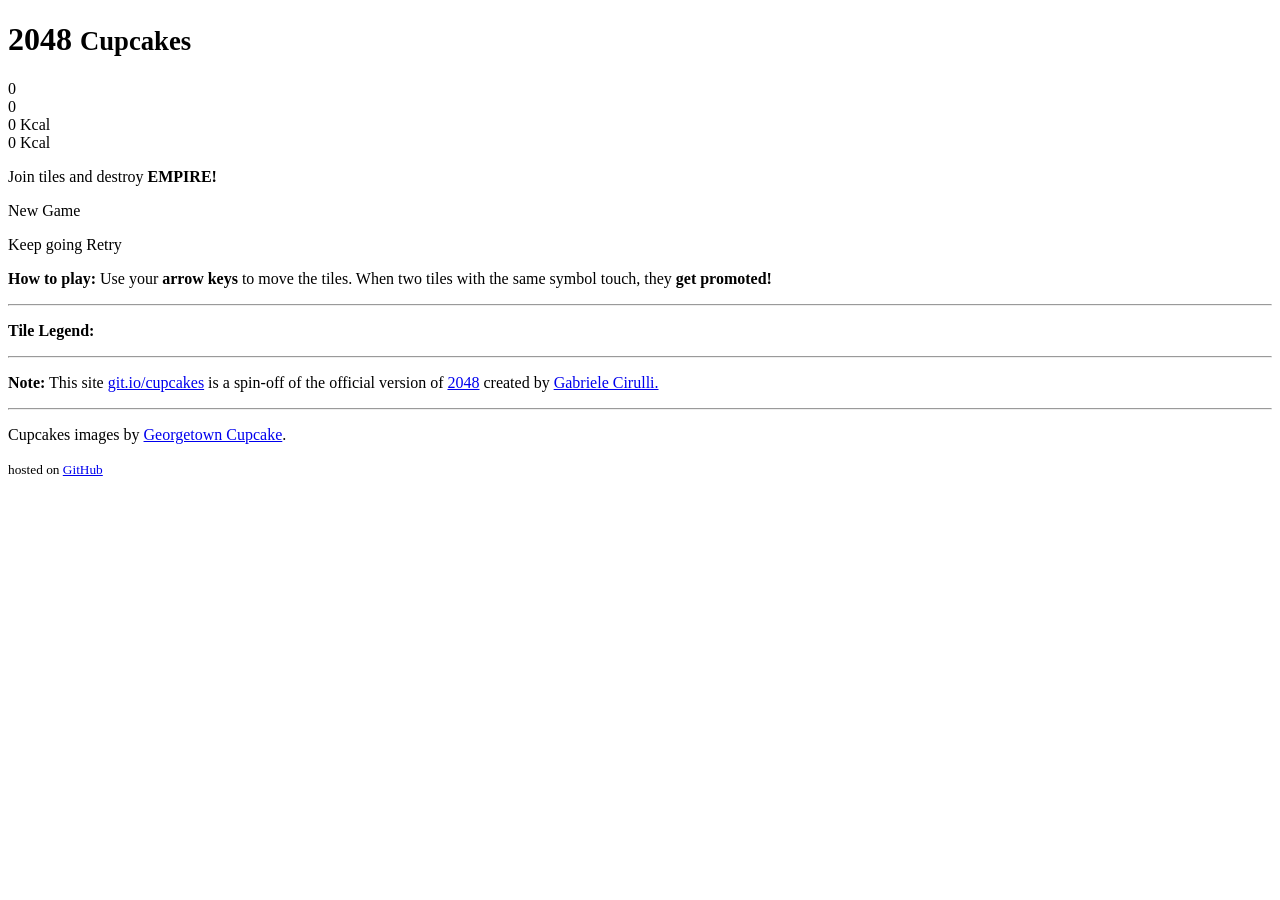
==== index.html @ e038ff8b "添加多语言，添加ga" ====
<!DOCTYPE html>
<html>

<head>
  <meta charset="utf-8">
  <title>2048 CUPCAKES</title>

  <link href="style/main.css" rel="stylesheet" type="text/css">
  <link rel="shortcut icon" href="favicon.ico">
  <link rel="apple-touch-icon" href="meta/apple-touch-icon.png">
  <meta name="apple-mobile-web-app-capable" content="yes">
  <meta name="apple-mobile-web-app-status-bar-style" content="black">

  <meta name="HandheldFriendly" content="True">
  <meta name="MobileOptimized" content="320">
  <meta name="viewport"
    content="width=device-width, target-densitydpi=160dpi, initial-scale=1.0, maximum-scale=1, user-scalable=no, minimal-ui">
  <meta name="format-detection" content="telephone=no" />
</head>

<body>
  <div class="container">
    <div class="heading">
      <div class="title-container">
        <h1 class="title">2048 <small>Cupcakes</small></h1>
      </div>
      <div class="scores-container">
        <div class="score-points">0</div>
        <div class="best-points">0</div>
      </div>
      <div class="scores-container">
        <div class="score-container">0 Kcal</div>
        <div class="best-container">0 Kcal</div>
      </div>
    </div>

    <div class="above-game">
      <p class="game-intro">Join tiles and destroy <strong>EMPIRE!</strong></p>
      <a class="restart-button">New Game</a>
    </div>

    <div class="game-container">
      <div class="game-message">
        <p></p>
        <div class="lower">
          <a class="keep-playing-button">Keep going</a>
          <a class="retry-button">Retry</a>
          <div class="score-sharing"></div>
        </div>
      </div>

      <div class="grid-container">
        <div class="grid-row">
          <div class="grid-cell"></div>
          <div class="grid-cell"></div>
          <div class="grid-cell"></div>
          <div class="grid-cell"></div>
        </div>
        <div class="grid-row">
          <div class="grid-cell"></div>
          <div class="grid-cell"></div>
          <div class="grid-cell"></div>
          <div class="grid-cell"></div>
        </div>
        <div class="grid-row">
          <div class="grid-cell"></div>
          <div class="grid-cell"></div>
          <div class="grid-cell"></div>
          <div class="grid-cell"></div>
        </div>
        <div class="grid-row">
          <div class="grid-cell"></div>
          <div class="grid-cell"></div>
          <div class="grid-cell"></div>
          <div class="grid-cell"></div>
        </div>
      </div>

      <div class="tile-container">

      </div>
    </div>

    <p class="game-explanation">
      <strong class="important">How to play:</strong> Use your <strong>arrow keys</strong> to move the tiles. When two
      tiles with the same symbol touch, they <strong>get promoted!</strong>
    </p>
    <hr>
    <p class="tile-legend"><strong class="important">Tile Legend:</strong></p>
    <hr>
    <p class="disclaimer">
      <strong class="important">Note:</strong> This site <a href="http://git.io/cupcakes">git.io/cupcakes</a> is a
      spin-off of the official version of <a href="http://git.io/2048">2048</a> created by <a
        href="http://gabrielecirulli.com" target="_blank">Gabriele Cirulli.</a>
    </p>
    <hr>
    <p class="credits">
      Cupcakes images by <a href="http://www.georgetowncupcake.com/"
        title="Georgetown Cupcake | DC Cupcakes | About">Georgetown Cupcake</a>.
    </p>
    <p class="repo-link"><small>hosted on <a href="https://github.com/foolgry/2048-CUPCAKES">GitHub</a></small></p>
  </div>

  <script src="js/bind_polyfill.js"></script>
  <script src="js/classlist_polyfill.js"></script>
  <script src="js/animframe_polyfill.js"></script>
  <script src="js/l10n.js"></script>
  <script src="js/localization.js"></script>
  <script src="js/keyboard_input_manager.js"></script>
  <script src="js/html_actuator.js"></script>
  <script src="js/grid.js"></script>
  <script src="js/tile.js"></script>
  <script src="js/local_storage_manager.js"></script>
  <script src="js/game_manager.js"></script>
  <script src="js/application.js"></script>
  <script>
    window.twttr = (function (d, s, id) {
      var t, js, fjs = d.getElementsByTagName(s)[0];
      if (d.getElementById(id)) return; js = d.createElement(s); js.id = id;
      js.src = "https://platform.twitter.com/widgets.js"; fjs.parentNode.insertBefore(js, fjs);
      return window.twttr || (t = { _e: [], ready: function (f) { t._e.push(f) } });
    }(document, "script", "twitter-wjs"));
  </script>
  <script async src="https://www.googletagmanager.com/gtag/js?id=G-40QF8CHDDD"></script>
  <script>
    window.dataLayer = window.dataLayer || [];
    function gtag() { dataLayer.push(arguments); }
    gtag('js', new Date());

    gtag('config', 'G-40QF8CHDDD');
  </script>

  </script>
</body>

</html>
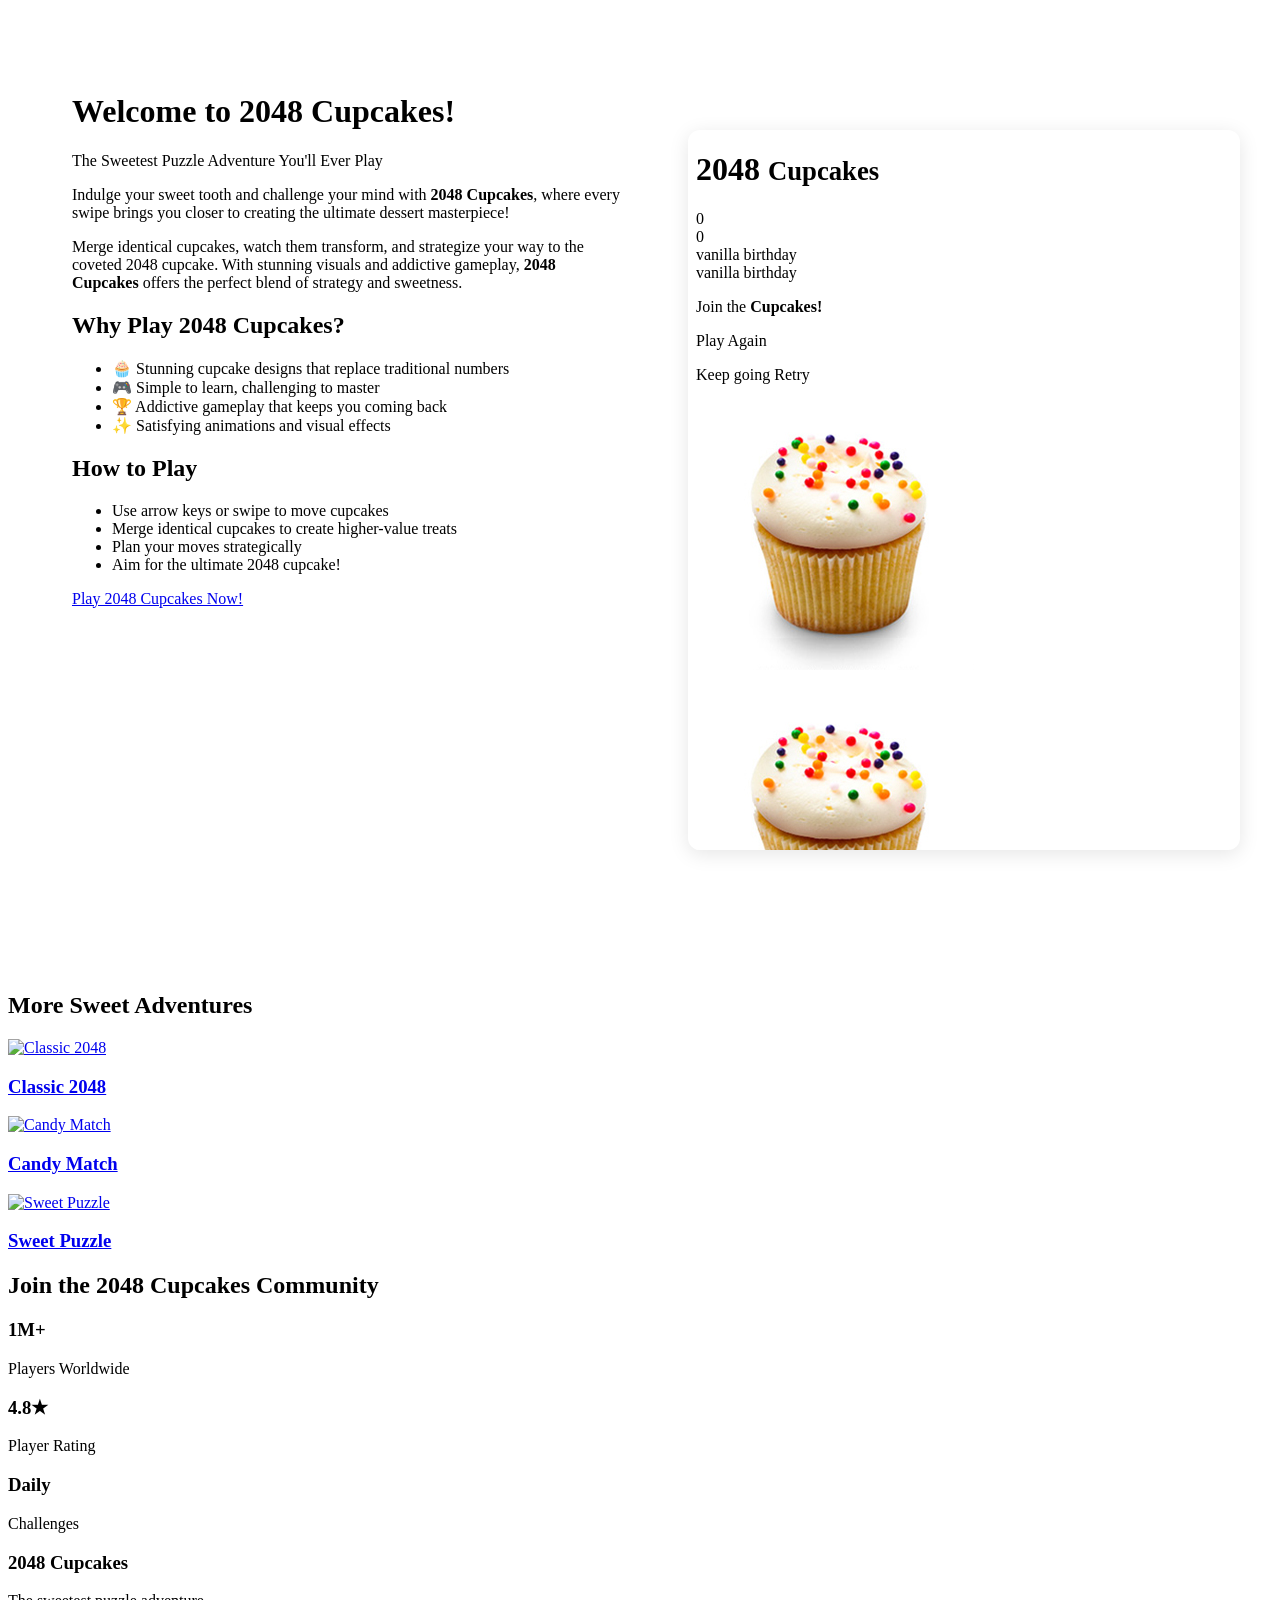
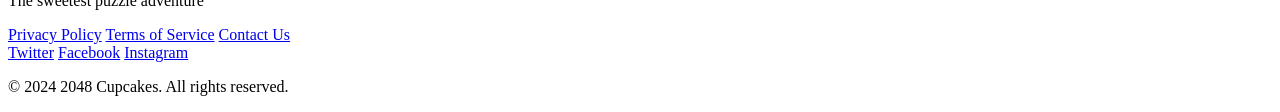
==== commit 83873c3f: "修改网站结构" ====
--- a/index.html
+++ b/index.html
@@ -1,136 +1,116 @@
 <!DOCTYPE html>
-<html>
+<html lang="en">
 
 <head>
-  <meta charset="utf-8">
-  <title>2048 CUPCAKES</title>
-
-  <link href="style/main.css" rel="stylesheet" type="text/css">
-  <link rel="shortcut icon" href="favicon.ico">
-  <link rel="apple-touch-icon" href="meta/apple-touch-icon.png">
-  <meta name="apple-mobile-web-app-capable" content="yes">
-  <meta name="apple-mobile-web-app-status-bar-style" content="black">
-
-  <meta name="HandheldFriendly" content="True">
-  <meta name="MobileOptimized" content="320">
-  <meta name="viewport"
-    content="width=device-width, target-densitydpi=160dpi, initial-scale=1.0, maximum-scale=1, user-scalable=no, minimal-ui">
-  <meta name="format-detection" content="telephone=no" />
+  <meta charset="UTF-8">
+  <meta name="viewport" content="width=device-width, initial-scale=1.0">
+  <title>2048 Cupcakes - The Sweetest Puzzle Adventure</title>
+  <link rel="stylesheet" href="style/landing.css">
+  <meta name="description"
+    content="2048 Cupcakes - A delightful twist on the classic 2048 puzzle game. Merge adorable cupcakes, challenge your mind, and create the ultimate 2048 cupcake masterpiece!">
 </head>
 
 <body>
-  <div class="container">
-    <div class="heading">
-      <div class="title-container">
-        <h1 class="title">2048 <small>Cupcakes</small></h1>
+  <!-- Main hero section with split layout -->
+  <main class="hero-split">
+    <div class="content-left">
+      <h1>Welcome to 2048 Cupcakes!</h1>
+      <p class="tagline">The Sweetest Puzzle Adventure You'll Ever Play</p>
+
+      <div class="game-intro">
+        <p>Indulge your sweet tooth and challenge your mind with <strong>2048 Cupcakes</strong>, where every swipe
+          brings you closer to creating the ultimate dessert masterpiece!</p>
+        <p>Merge identical cupcakes, watch them transform, and strategize your way to the coveted 2048 cupcake. With
+          stunning visuals and addictive gameplay, <strong>2048 Cupcakes</strong> offers the perfect blend of strategy
+          and sweetness.</p>
       </div>
-      <div class="scores-container">
-        <div class="score-points">0</div>
-        <div class="best-points">0</div>
+
+      <div class="key-features">
+        <h2>Why Play 2048 Cupcakes?</h2>
+        <ul>
+          <li>🧁 Stunning cupcake designs that replace traditional numbers</li>
+          <li>🎮 Simple to learn, challenging to master</li>
+          <li>🏆 Addictive gameplay that keeps you coming back</li>
+          <li>✨ Satisfying animations and visual effects</li>
+        </ul>
       </div>
-      <div class="scores-container">
-        <div class="score-container">0 Kcal</div>
-        <div class="best-container">0 Kcal</div>
+
+      <div class="how-to-play">
+        <h2>How to Play</h2>
+        <ul>
+          <li>Use arrow keys or swipe to move cupcakes</li>
+          <li>Merge identical cupcakes to create higher-value treats</li>
+          <li>Plan your moves strategically</li>
+          <li>Aim for the ultimate 2048 cupcake!</li>
+        </ul>
+      </div>
+
+      <a href="./games/2048-Cupcakes/index.html" class="play-button">Play 2048 Cupcakes Now!</a>
+    </div>
+
+    <div class="content-right">
+      <iframe src="./games/2048-Cupcakes/index.html" frameborder="0" class="game-preview"></iframe>
+    </div>
+  </main>
+
+  <!-- Related Games -->
+  <section class="related-games">
+    <h2>More Sweet Adventures</h2>
+    <div class="game-grid">
+      <a href="#" class="game-card">
+        <img src="images/game1.jpg" alt="Classic 2048">
+        <h3>Classic 2048</h3>
+      </a>
+      <a href="#" class="game-card">
+        <img src="images/game2.jpg" alt="Candy Match">
+        <h3>Candy Match</h3>
+      </a>
+      <a href="#" class="game-card">
+        <img src="images/game3.jpg" alt="Sweet Puzzle">
+        <h3>Sweet Puzzle</h3>
+      </a>
+    </div>
+  </section>
+
+  <!-- Community Section -->
+  <section class="community">
+    <h2>Join the 2048 Cupcakes Community</h2>
+    <div class="stats">
+      <div class="stat-card">
+        <h3>1M+</h3>
+        <p>Players Worldwide</p>
+      </div>
+      <div class="stat-card">
+        <h3>4.8★</h3>
+        <p>Player Rating</p>
+      </div>
+      <div class="stat-card">
+        <h3>Daily</h3>
+        <p>Challenges</p>
       </div>
     </div>
+  </section>
 
-    <div class="above-game">
-      <p class="game-intro">Join tiles and destroy <strong>EMPIRE!</strong></p>
-      <a class="restart-button">New Game</a>
+  <!-- Footer -->
+  <footer>
+    <div class="footer-content">
+      <div class="footer-brand">
+        <h3>2048 Cupcakes</h3>
+        <p>The sweetest puzzle adventure</p>
+      </div>
+      <nav class="footer-links">
+        <a href="#">Privacy Policy</a>
+        <a href="#">Terms of Service</a>
+        <a href="#">Contact Us</a>
+      </nav>
+      <div class="social-links">
+        <a href="#">Twitter</a>
+        <a href="#">Facebook</a>
+        <a href="#">Instagram</a>
+      </div>
+      <p class="copyright">© 2024 2048 Cupcakes. All rights reserved.</p>
     </div>
-
-    <div class="game-container">
-      <div class="game-message">
-        <p></p>
-        <div class="lower">
-          <a class="keep-playing-button">Keep going</a>
-          <a class="retry-button">Retry</a>
-          <div class="score-sharing"></div>
-        </div>
-      </div>
-
-      <div class="grid-container">
-        <div class="grid-row">
-          <div class="grid-cell"></div>
-          <div class="grid-cell"></div>
-          <div class="grid-cell"></div>
-          <div class="grid-cell"></div>
-        </div>
-        <div class="grid-row">
-          <div class="grid-cell"></div>
-          <div class="grid-cell"></div>
-          <div class="grid-cell"></div>
-          <div class="grid-cell"></div>
-        </div>
-        <div class="grid-row">
-          <div class="grid-cell"></div>
-          <div class="grid-cell"></div>
-          <div class="grid-cell"></div>
-          <div class="grid-cell"></div>
-        </div>
-        <div class="grid-row">
-          <div class="grid-cell"></div>
-          <div class="grid-cell"></div>
-          <div class="grid-cell"></div>
-          <div class="grid-cell"></div>
-        </div>
-      </div>
-
-      <div class="tile-container">
-
-      </div>
-    </div>
-
-    <p class="game-explanation">
-      <strong class="important">How to play:</strong> Use your <strong>arrow keys</strong> to move the tiles. When two
-      tiles with the same symbol touch, they <strong>get promoted!</strong>
-    </p>
-    <hr>
-    <p class="tile-legend"><strong class="important">Tile Legend:</strong></p>
-    <hr>
-    <p class="disclaimer">
-      <strong class="important">Note:</strong> This site <a href="http://git.io/cupcakes">git.io/cupcakes</a> is a
-      spin-off of the official version of <a href="http://git.io/2048">2048</a> created by <a
-        href="http://gabrielecirulli.com" target="_blank">Gabriele Cirulli.</a>
-    </p>
-    <hr>
-    <p class="credits">
-      Cupcakes images by <a href="http://www.georgetowncupcake.com/"
-        title="Georgetown Cupcake | DC Cupcakes | About">Georgetown Cupcake</a>.
-    </p>
-    <p class="repo-link"><small>hosted on <a href="https://github.com/foolgry/2048-CUPCAKES">GitHub</a></small></p>
-  </div>
-
-  <script src="js/bind_polyfill.js"></script>
-  <script src="js/classlist_polyfill.js"></script>
-  <script src="js/animframe_polyfill.js"></script>
-  <script src="js/l10n.js"></script>
-  <script src="js/localization.js"></script>
-  <script src="js/keyboard_input_manager.js"></script>
-  <script src="js/html_actuator.js"></script>
-  <script src="js/grid.js"></script>
-  <script src="js/tile.js"></script>
-  <script src="js/local_storage_manager.js"></script>
-  <script src="js/game_manager.js"></script>
-  <script src="js/application.js"></script>
-  <script>
-    window.twttr = (function (d, s, id) {
-      var t, js, fjs = d.getElementsByTagName(s)[0];
-      if (d.getElementById(id)) return; js = d.createElement(s); js.id = id;
-      js.src = "https://platform.twitter.com/widgets.js"; fjs.parentNode.insertBefore(js, fjs);
-      return window.twttr || (t = { _e: [], ready: function (f) { t._e.push(f) } });
-    }(document, "script", "twitter-wjs"));
-  </script>
-  <script async src="https://www.googletagmanager.com/gtag/js?id=G-40QF8CHDDD"></script>
-  <script>
-    window.dataLayer = window.dataLayer || [];
-    function gtag() { dataLayer.push(arguments); }
-    gtag('js', new Date());
-
-    gtag('config', 'G-40QF8CHDDD');
-  </script>
-
-  </script>
+  </footer>
 </body>
 
 </html>
--- a/style/landing.css
+++ b/style/landing.css
@@ -0,0 +1,29 @@
+.hero-split {
+    display: flex;
+    min-height: 100vh;
+    padding: 2rem;
+    gap: 2rem;
+}
+
+.content-left {
+    flex: 1;
+    max-width: 600px;
+    padding: 2rem;
+}
+
+.content-right {
+    flex: 1;
+    display: flex;
+    align-items: center;
+    justify-content: center;
+}
+
+.game-preview {
+    width: 100%;
+    height: 80vh;
+    max-width: 600px;
+    border-radius: 12px;
+    box-shadow: 0 4px 20px rgba(0, 0, 0, 0.1);
+}
+
+/* Add more styles as needed */
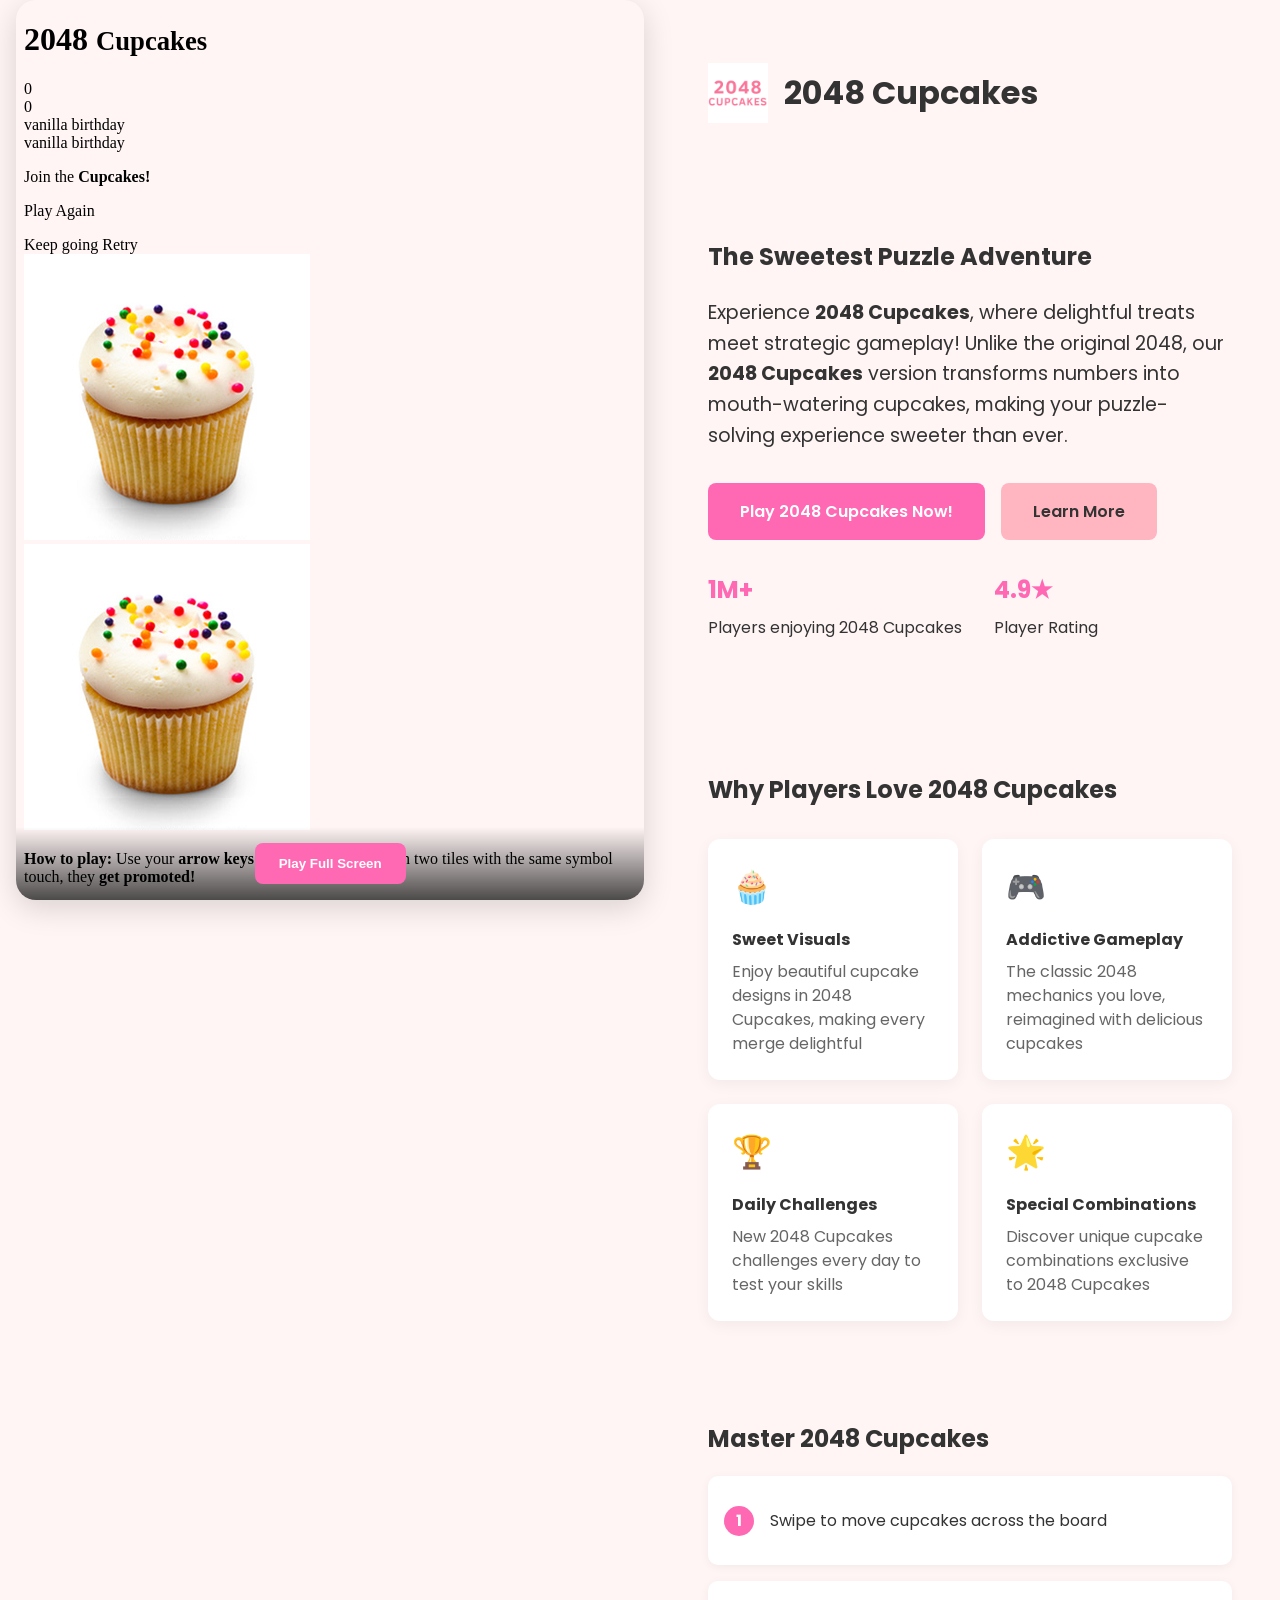
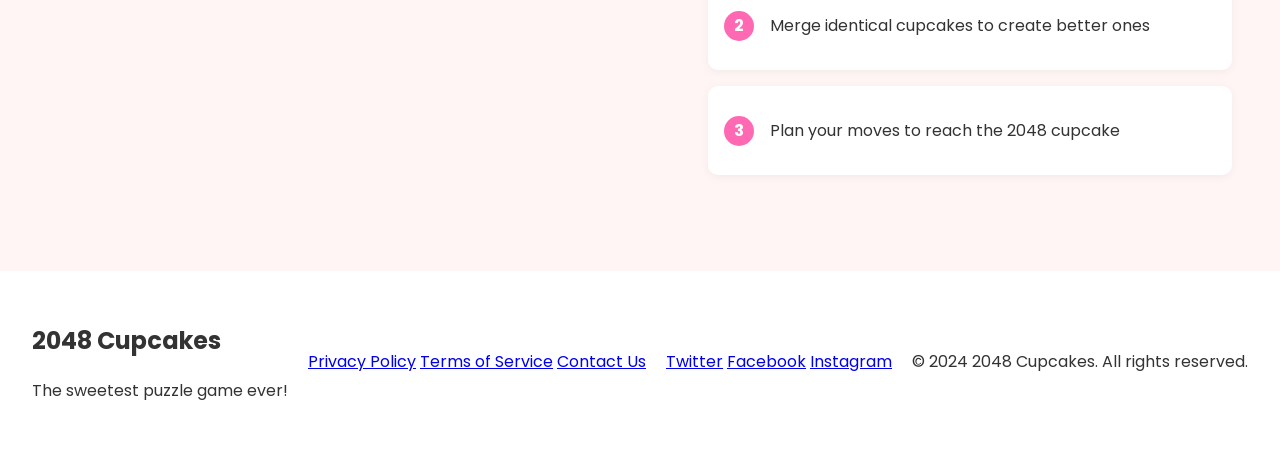
==== commit 4fc2a244: "添加sitemap,robots,index,修改样式" ====
--- a/index.html
+++ b/index.html
@@ -4,99 +4,120 @@
 <head>
   <meta charset="UTF-8">
   <meta name="viewport" content="width=device-width, initial-scale=1.0">
-  <title>2048 Cupcakes - The Sweetest Puzzle Adventure</title>
+  <title>2048 Cupcakes - The Ultimate Sweet Puzzle Adventure Game</title>
   <link rel="stylesheet" href="style/landing.css">
+  <link href="https://fonts.googleapis.com/css2?family=Poppins:wght@400;500;600;700&display=swap" rel="stylesheet">
+  <link rel="canonical" href="https://2048cupcakes.top/index.html" />
+
+  <!-- Social Media Meta Tags -->
+  <meta property="og:title" content="2048 Cupcakes - The Ultimate Sweet Puzzle Adventure Game" />
+  <meta property="og:description"
+    content="Play 2048 Cupcakes - The sweetest version of 2048! Merge delicious cupcakes, create amazing combinations, and reach the ultimate 2048 cupcake." />
+  <meta property="og:image" content="https://2048cupcakes.top/images/cupcake-logo.png" />
+  <meta property="og:url" content="https://2048cupcakes.top/index.html" />
+  <meta name="twitter:card" content="summary_large_image" />
+  <meta name="twitter:title" content="2048 Cupcakes - The Ultimate Sweet Puzzle Adventure Game" />
+  <meta name="twitter:description"
+    content="Play 2048 Cupcakes - The sweetest version of 2048! Merge delicious cupcakes, create amazing combinations, and reach the ultimate 2048 cupcake." />
+  <meta name="twitter:image" content="https://2048cupcakes.top/images/cupcake-logo.png" />
+
+  <!-- 缩短meta description到推荐长度 -->
   <meta name="description"
-    content="2048 Cupcakes - A delightful twist on the classic 2048 puzzle game. Merge adorable cupcakes, challenge your mind, and create the ultimate 2048 cupcake masterpiece!">
+    content="Play 2048 Cupcakes - The sweetest version of 2048! Merge delicious cupcakes and reach the ultimate 2048 tile in this addictive puzzle game. Start playing now!">
 </head>
 
 <body>
   <!-- Main hero section with split layout -->
   <main class="hero-split">
     <div class="content-left">
-      <h1>Welcome to 2048 Cupcakes!</h1>
-      <p class="tagline">The Sweetest Puzzle Adventure You'll Ever Play</p>
+      <div class="game-wrapper">
+        <iframe src="./games/2048-Cupcakes/index.html" frameborder="0" class="game-preview" id="gameIframe"></iframe>
+        <div class="game-overlay">
+          <button class="play-full" onclick="toggleFullScreen()">Play Full Screen</button>
+        </div>
+      </div>
+    </div>
 
-      <div class="game-intro">
-        <p>Indulge your sweet tooth and challenge your mind with <strong>2048 Cupcakes</strong>, where every swipe
-          brings you closer to creating the ultimate dessert masterpiece!</p>
-        <p>Merge identical cupcakes, watch them transform, and strategize your way to the coveted 2048 cupcake. With
-          stunning visuals and addictive gameplay, <strong>2048 Cupcakes</strong> offers the perfect blend of strategy
-          and sweetness.</p>
+    <div class="content-right">
+      <div class="brand">
+        <img src="images/cupcake-logo.png" alt="2048 Cupcakes Logo" class="logo">
+        <h1>2048 Cupcakes</h1>
       </div>
 
-      <div class="key-features">
-        <h2>Why Play 2048 Cupcakes?</h2>
-        <ul>
-          <li>🧁 Stunning cupcake designs that replace traditional numbers</li>
-          <li>🎮 Simple to learn, challenging to master</li>
-          <li>🏆 Addictive gameplay that keeps you coming back</li>
-          <li>✨ Satisfying animations and visual effects</li>
-        </ul>
+      <div class="hero-content">
+        <h2>The Sweetest Puzzle Adventure</h2>
+        <p class="featured-text">Experience <strong>2048 Cupcakes</strong>, where delightful treats meet strategic
+          gameplay! Unlike the original 2048, our <strong>2048 Cupcakes</strong> version transforms numbers into
+          mouth-watering cupcakes, making your puzzle-solving experience sweeter than ever.</p>
+
+        <div class="cta-buttons">
+          <a href="./games/2048-Cupcakes/index.html" class="play-button primary">Play 2048 Cupcakes Now!</a>
+          <a href="#learn-more" class="play-button secondary">Learn More</a>
+        </div>
+
+        <div class="quick-stats">
+          <div class="stat">
+            <span class="number">1M+</span>
+            <span class="label">Players enjoying 2048 Cupcakes</span>
+          </div>
+          <div class="stat">
+            <span class="number">4.9★</span>
+            <span class="label">Player Rating</span>
+          </div>
+        </div>
+      </div>
+
+      <div class="game-features">
+        <h2>Why Players Love 2048 Cupcakes</h2> <!-- 将h3改为h2 -->
+        <div class="features-grid">
+          <div class="feature-card">
+            <div class="icon">🧁</div>
+            <h4>Sweet Visuals</h4>
+            <p>Enjoy beautiful cupcake designs in 2048 Cupcakes, making every merge delightful</p>
+          </div>
+          <div class="feature-card">
+            <div class="icon">🎮</div>
+            <h4>Addictive Gameplay</h4>
+            <p>The classic 2048 mechanics you love, reimagined with delicious cupcakes</p>
+          </div>
+          <div class="feature-card">
+            <div class="icon">🏆</div>
+            <h4>Daily Challenges</h4>
+            <p>New 2048 Cupcakes challenges every day to test your skills</p>
+          </div>
+          <div class="feature-card">
+            <div class="icon">🌟</div>
+            <h4>Special Combinations</h4>
+            <p>Discover unique cupcake combinations exclusive to 2048 Cupcakes</p>
+          </div>
+        </div>
       </div>
 
       <div class="how-to-play">
-        <h2>How to Play</h2>
-        <ul>
-          <li>Use arrow keys or swipe to move cupcakes</li>
-          <li>Merge identical cupcakes to create higher-value treats</li>
-          <li>Plan your moves strategically</li>
-          <li>Aim for the ultimate 2048 cupcake!</li>
-        </ul>
+        <h2>Master 2048 Cupcakes</h2> <!-- 将h3改为h2 -->
+        <div class="steps">
+          <div class="step">
+            <span class="step-number">1</span>
+            <p>Swipe to move cupcakes across the board</p>
+          </div>
+          <div class="step">
+            <span class="step-number">2</span>
+            <p>Merge identical cupcakes to create better ones</p>
+          </div>
+          <div class="step">
+            <span class="step-number">3</span>
+            <p>Plan your moves to reach the 2048 cupcake</p>
+          </div>
+        </div>
       </div>
-
-      <a href="./games/2048-Cupcakes/index.html" class="play-button">Play 2048 Cupcakes Now!</a>
-    </div>
-
-    <div class="content-right">
-      <iframe src="./games/2048-Cupcakes/index.html" frameborder="0" class="game-preview"></iframe>
     </div>
   </main>
 
-  <!-- Related Games -->
-  <section class="related-games">
-    <h2>More Sweet Adventures</h2>
-    <div class="game-grid">
-      <a href="#" class="game-card">
-        <img src="images/game1.jpg" alt="Classic 2048">
-        <h3>Classic 2048</h3>
-      </a>
-      <a href="#" class="game-card">
-        <img src="images/game2.jpg" alt="Candy Match">
-        <h3>Candy Match</h3>
-      </a>
-      <a href="#" class="game-card">
-        <img src="images/game3.jpg" alt="Sweet Puzzle">
-        <h3>Sweet Puzzle</h3>
-      </a>
-    </div>
-  </section>
-
-  <!-- Community Section -->
-  <section class="community">
-    <h2>Join the 2048 Cupcakes Community</h2>
-    <div class="stats">
-      <div class="stat-card">
-        <h3>1M+</h3>
-        <p>Players Worldwide</p>
-      </div>
-      <div class="stat-card">
-        <h3>4.8★</h3>
-        <p>Player Rating</p>
-      </div>
-      <div class="stat-card">
-        <h3>Daily</h3>
-        <p>Challenges</p>
-      </div>
-    </div>
-  </section>
-
-  <!-- Footer -->
   <footer>
     <div class="footer-content">
       <div class="footer-brand">
-        <h3>2048 Cupcakes</h3>
-        <p>The sweetest puzzle adventure</p>
+        <h2>2048 Cupcakes</h2> <!-- 将h3改为h2 -->
+        <p>The sweetest puzzle game ever!</p>
       </div>
       <nav class="footer-links">
         <a href="#">Privacy Policy</a>
@@ -104,13 +125,37 @@
         <a href="#">Contact Us</a>
       </nav>
       <div class="social-links">
-        <a href="#">Twitter</a>
-        <a href="#">Facebook</a>
-        <a href="#">Instagram</a>
+        <a href="#" class="social-icon">Twitter</a>
+        <a href="#" class="social-icon">Facebook</a>
+        <a href="#" class="social-icon">Instagram</a>
       </div>
       <p class="copyright">© 2024 2048 Cupcakes. All rights reserved.</p>
     </div>
   </footer>
+  
+  <script>
+    function toggleFullScreen() {
+      const iframe = document.getElementById('gameIframe');
+      
+      if (!document.fullscreenElement) {
+        if (iframe.requestFullscreen) {
+          iframe.requestFullscreen();
+        } else if (iframe.webkitRequestFullscreen) { // Safari
+          iframe.webkitRequestFullscreen();
+        } else if (iframe.msRequestFullscreen) { // IE11
+          iframe.msRequestFullscreen();
+        }
+      } else {
+        if (document.exitFullscreen) {
+          document.exitFullscreen();
+        } else if (document.webkitExitFullscreen) { // Safari
+          document.webkitExitFullscreen();
+        } else if (document.msExitFullscreen) { // IE11
+          document.msExitFullscreen();
+        }
+      }
+    }
+  </script>
 </body>
 
 </html>
--- a/style/landing.css
+++ b/style/landing.css
@@ -1,29 +1,305 @@
+:root {
+    --primary-color: #FF69B4;
+    --secondary-color: #FFB6C1;
+    --accent-color: #FF1493;
+    --text-color: #333;
+    --background-color: #FFF5F5;
+    --card-background: #FFFFFF;
+}
+
+body {
+    margin: 0;
+    padding: 0;
+    font-family: 'Poppins', sans-serif;
+    background-color: var(--background-color);
+    color: var(--text-color);
+}
+
 .hero-split {
     display: flex;
     min-height: 100vh;
-    padding: 2rem;
+    padding: 1rem;
     gap: 2rem;
+    max-width: 1440px;
+    margin: 0 auto;
+    align-items: flex-start;
 }
 
 .content-left {
-    flex: 1;
-    max-width: 600px;
-    padding: 2rem;
+    flex: 1.2;
+    position: sticky;
+    top: 1rem;
+    height: calc(100vh - 2rem);
+    display: flex;
+    align-items: center;
+    min-width: 500px;
+    /* 添加最小宽度确保游戏区域不会太窄 */
 }
 
 .content-right {
     flex: 1;
-    display: flex;
-    align-items: center;
-    justify-content: center;
+    padding: 2rem;
+    display: flex;
+    flex-direction: column;
+    gap: 3rem;
+}
+
+.brand {
+    display: flex;
+    align-items: center;
+    gap: 1rem;
+    margin-bottom: 2rem;
+}
+
+.logo {
+    width: 60px;
+    height: 60px;
+    object-fit: contain;
+}
+
+.hero-content {
+    margin-bottom: 2rem;
+}
+
+.featured-text {
+    font-size: 1.2rem;
+    line-height: 1.6;
+    margin: 1.5rem 0;
+}
+
+.cta-buttons {
+    display: flex;
+    gap: 1rem;
+    margin: 2rem 0;
+}
+
+.play-button {
+    padding: 1rem 2rem;
+    border-radius: 8px;
+    font-weight: 600;
+    text-decoration: none;
+    transition: all 0.3s ease;
+}
+
+.play-button.primary {
+    background: var(--primary-color);
+    color: white;
+}
+
+.play-button.secondary {
+    background: var(--secondary-color);
+    color: var(--text-color);
+}
+
+.quick-stats {
+    display: flex;
+    gap: 2rem;
+    margin: 2rem 0;
+}
+
+.stat {
+    display: flex;
+    flex-direction: column;
+    gap: 0.5rem;
+}
+
+.stat .number {
+    font-size: 1.5rem;
+    font-weight: 700;
+    color: var(--primary-color);
+}
+
+.features-grid {
+    display: grid;
+    grid-template-columns: repeat(auto-fit, minmax(240px, 1fr));
+    gap: 1.5rem;
+    margin: 2rem 0;
+}
+
+.feature-card {
+    background: var(--card-background);
+    padding: 1.5rem;
+    border-radius: 12px;
+    box-shadow: 0 4px 15px rgba(0, 0, 0, 0.05);
+    transition: transform 0.3s ease;
+}
+
+.feature-card:hover {
+    transform: translateY(-5px);
+}
+
+.feature-card .icon {
+    font-size: 2rem;
+    margin-bottom: 1rem;
+}
+
+.feature-card h4 {
+    margin: 0.5rem 0;
+    color: var(--text-color);
+}
+
+.feature-card p {
+    margin: 0;
+    color: #666;
+    line-height: 1.5;
+}
+
+.game-wrapper {
+    position: relative;
+    width: 100%;
+    height: 100vh;
+    /* 从95vh改为98vh */
+    border-radius: 20px;
+    overflow: hidden;
+    box-shadow: 0 8px 30px rgba(0, 0, 0, 0.15);
 }
 
 .game-preview {
     width: 100%;
-    height: 80vh;
-    max-width: 600px;
-    border-radius: 12px;
-    box-shadow: 0 4px 20px rgba(0, 0, 0, 0.1);
-}
-
-/* Add more styles as needed */+    height: 100%;
+    border: none;
+    overflow: hidden;
+    /* 添加这行确保iframe内容不会出现滚动条 */
+}
+
+.game-overlay {
+    position: absolute;
+    bottom: 0;
+    left: 0;
+    right: 0;
+    padding: 1rem;
+    background: linear-gradient(transparent, rgba(0, 0, 0, 0.7));
+    color: white;
+    text-align: center;
+}
+
+.steps {
+    display: flex;
+    flex-direction: column;
+    gap: 1rem;
+}
+
+.step {
+    display: flex;
+    align-items: center;
+    gap: 1rem;
+    background: var(--card-background);
+    padding: 1rem;
+    border-radius: 10px;
+    box-shadow: 0 2px 10px rgba(0, 0, 0, 0.05);
+}
+
+.step-number {
+    width: 30px;
+    height: 30px;
+    background: var(--primary-color);
+    color: white;
+    border-radius: 50%;
+    display: flex;
+    align-items: center;
+    justify-content: center;
+    font-weight: bold;
+}
+
+footer {
+    background: white;
+    padding: 2rem;
+    margin-top: 3rem;
+}
+
+.footer-content {
+    max-width: 1440px;
+    margin: 0 auto;
+    display: flex;
+    justify-content: space-between;
+    align-items: center;
+}
+
+@media (max-width: 1200px) {
+
+    /* 将断点从 1024px 提高到 1200px */
+    .hero-split {
+        flex-direction: column;
+    }
+
+    .content-left {
+        position: relative;
+        height: auto;
+        min-height: 600px;
+        top: 0;
+        min-width: 100%;
+        /* 在响应式布局下占满容器宽度 */
+    }
+
+    .content-right {
+        padding: 1.5rem;
+        gap: 2rem;
+    }
+
+    .features-grid {
+        grid-template-columns: repeat(auto-fit, minmax(200px, 1fr));
+    }
+
+    .cta-buttons {
+        flex-direction: column;
+        max-width: 400px;
+        margin: 2rem auto;
+    }
+
+    .play-button {
+        width: 100%;
+        text-align: center;
+    }
+
+    .quick-stats {
+        flex-direction: column;
+        gap: 1rem;
+    }
+}
+
+@media (max-width: 768px) {
+    .content-right {
+        padding: 1rem;
+    }
+
+    .featured-text {
+        font-size: 1rem;
+    }
+
+    .footer-content {
+        flex-direction: column;
+        gap: 2rem;
+        text-align: center;
+    }
+
+    .game-wrapper {
+        height: 600px;
+        max-height: 80vh;
+    }
+
+    .cta-buttons {
+        max-width: 100%;
+    }
+}
+.play-full {
+    padding: 0.8rem 1.5rem;
+    background: var(--primary-color);
+    color: white;
+    border: none;
+    border-radius: 8px;
+    font-weight: 600;
+    cursor: pointer;
+    transition: all 0.3s ease;
+}
+
+.play-full:hover {
+    background: var(--accent-color);
+    transform: translateY(-2px);
+}
+
+/* 全屏时的样式 */
+.game-preview:fullscreen {
+    width: 100vw;
+    height: 100vh;
+    background: white;
+}
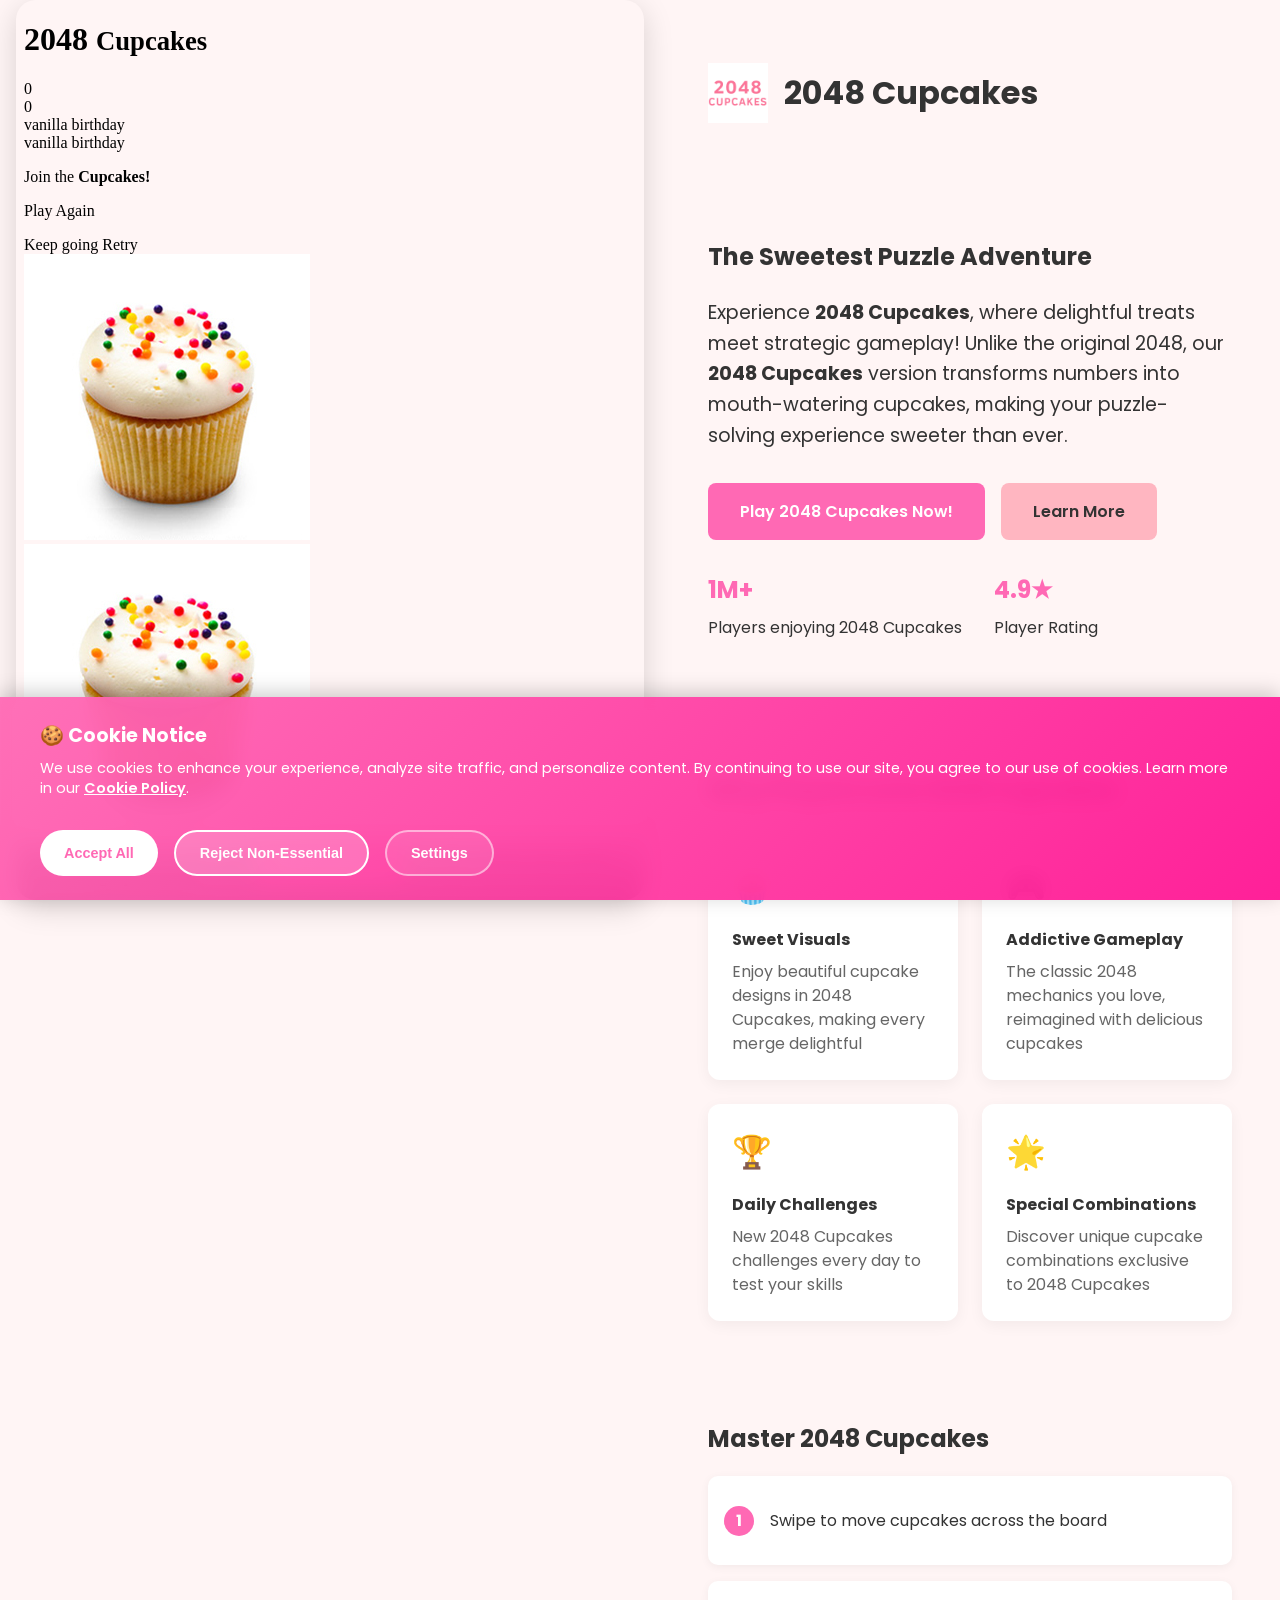
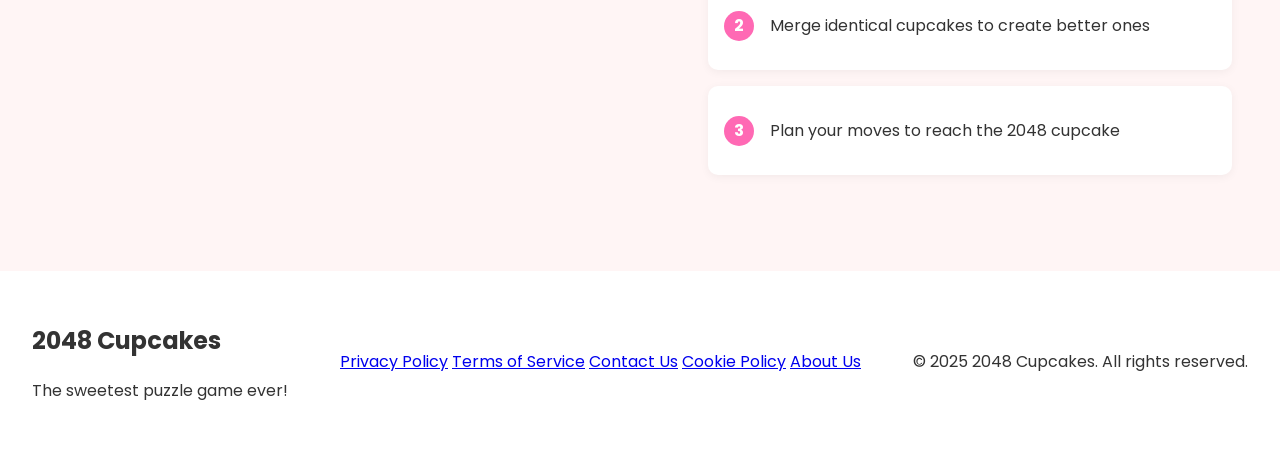
==== commit e07a78f3: "隐私 cookie，移动端优化" ====
--- a/index.html
+++ b/index.html
@@ -7,7 +7,7 @@
   <title>2048 Cupcakes - The Ultimate Sweet Puzzle Adventure Game</title>
   <link rel="stylesheet" href="style/landing.css">
   <link href="https://fonts.googleapis.com/css2?family=Poppins:wght@400;500;600;700&display=swap" rel="stylesheet">
-  <link rel="canonical" href="https://2048cupcakes.top/index.html" />
+  <link rel="canonical" href="https://2048cupcakes.top/" />
 
   <!-- Social Media Meta Tags -->
   <meta property="og:title" content="2048 Cupcakes - The Ultimate Sweet Puzzle Adventure Game" />
@@ -120,23 +120,270 @@
         <p>The sweetest puzzle game ever!</p>
       </div>
       <nav class="footer-links">
-        <a href="#">Privacy Policy</a>
-        <a href="#">Terms of Service</a>
-        <a href="#">Contact Us</a>
+        <a href="privacy-policy.html">Privacy Policy</a>
+        <a href="terms-of-service.html">Terms of Service</a>
+        <a href="contact-us.html">Contact Us</a>
+        <a href="cookie-policy.html">Cookie Policy</a>
+        <a href="about-us.html">About Us</a>
       </nav>
-      <div class="social-links">
-        <a href="#" class="social-icon">Twitter</a>
-        <a href="#" class="social-icon">Facebook</a>
-        <a href="#" class="social-icon">Instagram</a>
-      </div>
-      <p class="copyright">© 2024 2048 Cupcakes. All rights reserved.</p>
+        <p class="copyright">© 2025 2048 Cupcakes. All rights reserved.</p>
     </div>
   </footer>
-  
+
+  <!-- GDPR Cookie Consent Banner -->
+  <div id="cookieConsent" class="cookie-consent-banner">
+    <div class="cookie-content">
+      <div class="cookie-message">
+        <h3>🍪 Cookie Notice</h3>
+        <p>We use cookies to enhance your experience, analyze site traffic, and personalize content. By continuing to use our site, you agree to our use of cookies. Learn more in our <a href="cookie-policy.html">Cookie Policy</a>.</p>
+      </div>
+      <div class="cookie-buttons">
+        <button class="cookie-btn accept" onclick="acceptAllCookies()">Accept All</button>
+        <button class="cookie-btn reject" onclick="rejectNonEssentialCookies()">Reject Non-Essential</button>
+        <button class="cookie-btn settings" onclick="showCookieSettings()">Settings</button>
+      </div>
+    </div>
+  </div>
+
+  <!-- Cookie Settings Modal -->
+  <div id="cookieSettingsModal" class="cookie-modal">
+    <div class="cookie-modal-content">
+      <div class="cookie-modal-header">
+        <h3>Cookie Preferences</h3>
+        <button class="close-modal" onclick="closeCookieSettings()">&times;</button>
+      </div>
+      <div class="cookie-modal-body">
+        <div class="cookie-category">
+          <h4>🔒 Essential Cookies</h4>
+          <p>Required for basic website functionality. Cannot be disabled.</p>
+          <label class="toggle">
+            <input type="checkbox" checked disabled>
+            <span class="slider"></span>
+          </label>
+        </div>
+        <div class="cookie-category">
+          <h4>📊 Performance Cookies</h4>
+          <p>Help us understand how visitors interact with our website.</p>
+          <label class="toggle">
+            <input type="checkbox" id="performanceCookies" checked>
+            <span class="slider"></span>
+          </label>
+        </div>
+        <div class="cookie-category">
+          <h4>🎯 Advertising Cookies</h4>
+          <p>Used to display relevant advertisements through Google AdSense.</p>
+          <label class="toggle">
+            <input type="checkbox" id="advertisingCookies" checked>
+            <span class="slider"></span>
+          </label>
+        </div>
+        <div class="cookie-category">
+          <h4>🔧 Functional Cookies</h4>
+          <p>Enable enhanced functionality and personalization.</p>
+          <label class="toggle">
+            <input type="checkbox" id="functionalCookies" checked>
+            <span class="slider"></span>
+          </label>
+        </div>
+      </div>
+      <div class="cookie-modal-footer">
+        <button class="cookie-btn save" onclick="saveCookieSettings()">Save Preferences</button>
+        <button class="cookie-btn accept-all" onclick="acceptAllCookiesFromModal()">Accept All</button>
+      </div>
+    </div>
+  </div>
+
   <script>
+    // Cookie Consent Management
+    function getCookie(name) {
+      const value = `; ${document.cookie}`;
+      const parts = value.split(`; ${name}=`);
+      if (parts.length === 2) return parts.pop().split(';').shift();
+    }
+
+    function setCookie(name, value, days) {
+      const date = new Date();
+      date.setTime(date.getTime() + (days * 24 * 60 * 60 * 1000));
+      const expires = `expires=${date.toUTCString()}`;
+      document.cookie = `${name}=${value};${expires};path=/;SameSite=Lax`;
+    }
+
+    function checkCookieConsent() {
+      const consent = getCookie('cookieconsent_status');
+      if (!consent) {
+        document.getElementById('cookieConsent').style.display = 'block';
+        document.body.style.overflow = 'hidden'; // Prevent scrolling
+      } else {
+        // Apply saved cookie preferences
+        applyCookiePreferences(consent);
+      }
+    }
+
+    function acceptAllCookies() {
+      setCookie('cookieconsent_status', 'accept', 365);
+      setCookie('performance_cookies', 'true', 365);
+      setCookie('advertising_cookies', 'true', 365);
+      setCookie('functional_cookies', 'true', 365);
+
+      document.getElementById('cookieConsent').style.display = 'none';
+      document.body.style.overflow = 'auto';
+
+      // Enable all cookie-based features
+      enableAllCookieFeatures();
+
+      // Load Google Analytics if accepted
+      loadGoogleAnalytics();
+    }
+
+    function rejectNonEssentialCookies() {
+      setCookie('cookieconsent_status', 'reject', 365);
+      setCookie('performance_cookies', 'false', 365);
+      setCookie('advertising_cookies', 'false', 365);
+      setCookie('functional_cookies', 'false', 365);
+
+      document.getElementById('cookieConsent').style.display = 'none';
+      document.body.style.overflow = 'auto';
+
+      // Disable non-essential cookie features
+      disableNonEssentialCookies();
+    }
+
+    function showCookieSettings() {
+      document.getElementById('cookieSettingsModal').style.display = 'block';
+    }
+
+    function closeCookieSettings() {
+      document.getElementById('cookieSettingsModal').style.display = 'none';
+    }
+
+    function saveCookieSettings() {
+      const performance = document.getElementById('performanceCookies').checked;
+      const advertising = document.getElementById('advertisingCookies').checked;
+      const functional = document.getElementById('functionalCookies').checked;
+
+      setCookie('cookieconsent_status', 'custom', 365);
+      setCookie('performance_cookies', performance.toString(), 365);
+      setCookie('advertising_cookies', advertising.toString(), 365);
+      setCookie('functional_cookies', functional.toString(), 365);
+
+      document.getElementById('cookieConsent').style.display = 'none';
+      document.getElementById('cookieSettingsModal').style.display = 'none';
+      document.body.style.overflow = 'auto';
+
+      // Apply custom preferences
+      applyCustomCookiePreferences(performance, advertising, functional);
+    }
+
+    function acceptAllCookiesFromModal() {
+      document.getElementById('performanceCookies').checked = true;
+      document.getElementById('advertisingCookies').checked = true;
+      document.getElementById('functionalCookies').checked = true;
+      acceptAllCookies();
+      closeCookieSettings();
+    }
+
+    function applyCookiePreferences(consent) {
+      if (consent === 'accept') {
+        enableAllCookieFeatures();
+        loadGoogleAnalytics();
+      } else if (consent === 'reject') {
+        disableNonEssentialCookies();
+      } else if (consent === 'custom') {
+        const performance = getCookie('performance_cookies') === 'true';
+        const advertising = getCookie('advertising_cookies') === 'true';
+        const functional = getCookie('functional_cookies') === 'true';
+        applyCustomCookiePreferences(performance, advertising, functional);
+      }
+    }
+
+    function enableAllCookieFeatures() {
+      // Enable all features that use cookies
+      console.log('All cookie features enabled');
+    }
+
+    function disableNonEssentialCookies() {
+      // Disable non-essential cookie features
+      console.log('Non-essential cookies disabled');
+      // Disable Google Analytics
+      if (window.gtag) {
+        window.gtag('config', 'GA_MEASUREMENT_ID', {
+          'anonymize_ip': true,
+          'allow_google_signals': false
+        });
+      }
+    }
+
+    function applyCustomCookiePreferences(performance, advertising, functional) {
+      if (performance) {
+        loadGoogleAnalytics();
+      }
+      console.log('Custom cookie preferences applied:', { performance, advertising, functional });
+    }
+
+    function loadGoogleAnalytics() {
+      // Google Analytics would be loaded here
+      console.log('Google Analytics loaded');
+    }
+
+    // Initialize cookie consent on page load
+    document.addEventListener('DOMContentLoaded', function() {
+      checkCookieConsent();
+      optimizeMobileExperience();
+    });
+
+    // 移动端体验优化
+    function optimizeMobileExperience() {
+      if (isMobileDevice()) {
+        // 防止双击缩放
+        let lastTouchEnd = 0;
+        document.addEventListener('touchend', function (event) {
+          const now = (new Date()).getTime();
+          if (now - lastTouchEnd <= 300) {
+            event.preventDefault();
+          }
+          lastTouchEnd = now;
+        }, false);
+
+        // 优化游戏iframe的触摸体验
+        const iframe = document.getElementById('gameIframe');
+        iframe.style.touchAction = 'pan-y pinch-zoom';
+
+        // 添加移动端友好的hover效果
+        const buttons = document.querySelectorAll('.play-button, .play-full, .feature-card');
+        buttons.forEach(button => {
+          button.addEventListener('touchstart', function() {
+            this.style.transform = 'scale(0.98)';
+          });
+
+          button.addEventListener('touchend', function() {
+            this.style.transform = 'scale(1)';
+          });
+        });
+
+        // 自动隐藏地址栏（iOS Safari）
+        window.addEventListener('load', function() {
+          setTimeout(function() {
+            window.scrollTo(0, 1);
+          }, 100);
+        });
+      }
+    }
+
+    function isMobileDevice() {
+      return /Android|webOS|iPhone|iPad|iPod|BlackBerry|IEMobile|Opera Mini/i.test(navigator.userAgent) ||
+             (window.innerWidth <= 768 && 'ontouchstart' in window);
+    }
+
     function toggleFullScreen() {
       const iframe = document.getElementById('gameIframe');
-      
+
+      // 如果是移动设备，使用替代方案
+      if (isMobileDevice()) {
+        toggleMobileFullscreen();
+        return;
+      }
+
+      // 桌面端全屏逻辑
       if (!document.fullscreenElement) {
         if (iframe.requestFullscreen) {
           iframe.requestFullscreen();
@@ -155,6 +402,29 @@
         }
       }
     }
+
+    function toggleMobileFullscreen() {
+      const gameWrapper = document.querySelector('.game-wrapper');
+      const iframe = document.getElementById('gameIframe');
+      const overlay = document.querySelector('.game-overlay');
+      const button = document.querySelector('.play-full');
+
+      if (gameWrapper.classList.contains('mobile-fullscreen')) {
+        // 退出移动端全屏
+        gameWrapper.classList.remove('mobile-fullscreen');
+        button.textContent = 'Play Full Screen';
+        // 恢复页面滚动
+        document.body.style.overflow = 'auto';
+      } else {
+        // 进入移动端全屏
+        gameWrapper.classList.add('mobile-fullscreen');
+        button.textContent = 'Exit Full Screen';
+        // 禁止页面滚动
+        document.body.style.overflow = 'hidden';
+        // 滚动到游戏区域
+        gameWrapper.scrollIntoView({ behavior: 'smooth', block: 'start' });
+      }
+    }
   </script>
 </body>
 
--- a/style/landing.css
+++ b/style/landing.css
@@ -5,6 +5,318 @@
     --text-color: #333;
     --background-color: #FFF5F5;
     --card-background: #FFFFFF;
+}
+
+/* Cookie Consent Banner Styles */
+.cookie-consent-banner {
+    position: fixed;
+    bottom: 0;
+    left: 0;
+    right: 0;
+    background: linear-gradient(135deg, rgba(255, 105, 180, 0.95) 0%, rgba(255, 20, 147, 0.95) 100%);
+    color: white;
+    padding: 1.5rem;
+    z-index: 10000;
+    box-shadow: 0 -4px 20px rgba(0,0,0,0.2);
+    backdrop-filter: blur(10px);
+    display: none;
+}
+
+.cookie-content {
+    max-width: 1200px;
+    margin: 0 auto;
+    display: flex;
+    align-items: center;
+    justify-content: space-between;
+    gap: 2rem;
+    flex-wrap: wrap;
+}
+
+.cookie-message h3 {
+    margin: 0 0 0.5rem 0;
+    font-size: 1.2rem;
+}
+
+.cookie-message p {
+    margin: 0;
+    font-size: 0.9rem;
+    line-height: 1.4;
+}
+
+.cookie-message a {
+    color: white;
+    text-decoration: underline;
+    font-weight: 600;
+}
+
+.cookie-buttons {
+    display: flex;
+    gap: 1rem;
+    flex-wrap: wrap;
+}
+
+.cookie-btn {
+    padding: 0.8rem 1.5rem;
+    border: none;
+    border-radius: 25px;
+    font-weight: 600;
+    cursor: pointer;
+    transition: all 0.3s ease;
+    font-size: 0.9rem;
+    text-decoration: none;
+    display: inline-block;
+}
+
+.cookie-btn.accept {
+    background: white;
+    color: var(--primary-color);
+}
+
+.cookie-btn.accept:hover {
+    transform: translateY(-2px);
+    box-shadow: 0 4px 12px rgba(255,255,255,0.3);
+}
+
+.cookie-btn.reject {
+    background: rgba(255,255,255,0.2);
+    color: white;
+    border: 2px solid white;
+}
+
+.cookie-btn.reject:hover {
+    background: rgba(255,255,255,0.3);
+    transform: translateY(-2px);
+}
+
+.cookie-btn.settings {
+    background: rgba(255,255,255,0.1);
+    color: white;
+    border: 2px solid rgba(255,255,255,0.5);
+}
+
+.cookie-btn.settings:hover {
+    background: rgba(255,255,255,0.2);
+    transform: translateY(-2px);
+}
+
+/* Cookie Settings Modal */
+.cookie-modal {
+    display: none;
+    position: fixed;
+    z-index: 10001;
+    left: 0;
+    top: 0;
+    width: 100%;
+    height: 100%;
+    background-color: rgba(0,0,0,0.5);
+    backdrop-filter: blur(5px);
+}
+
+.cookie-modal-content {
+    background-color: white;
+    margin: 5% auto;
+    padding: 0;
+    border-radius: 15px;
+    width: 90%;
+    max-width: 600px;
+    box-shadow: 0 10px 40px rgba(0,0,0,0.2);
+    animation: modalSlideIn 0.3s ease;
+}
+
+@keyframes modalSlideIn {
+    from {
+        opacity: 0;
+        transform: translateY(-50px);
+    }
+    to {
+        opacity: 1;
+        transform: translateY(0);
+    }
+}
+
+.cookie-modal-header {
+    background: linear-gradient(135deg, var(--primary-color) 0%, var(--accent-color) 100%);
+    color: white;
+    padding: 1.5rem;
+    border-radius: 15px 15px 0 0;
+    display: flex;
+    justify-content: space-between;
+    align-items: center;
+}
+
+.cookie-modal-header h3 {
+    margin: 0;
+    font-size: 1.3rem;
+}
+
+.close-modal {
+    background: none;
+    border: none;
+    color: white;
+    font-size: 2rem;
+    cursor: pointer;
+    padding: 0;
+    width: 40px;
+    height: 40px;
+    display: flex;
+    align-items: center;
+    justify-content: center;
+    border-radius: 50%;
+    transition: background-color 0.3s ease;
+}
+
+.close-modal:hover {
+    background-color: rgba(255,255,255,0.2);
+}
+
+.cookie-modal-body {
+    padding: 2rem;
+}
+
+.cookie-category {
+    display: flex;
+    justify-content: space-between;
+    align-items: center;
+    padding: 1.5rem 0;
+    border-bottom: 1px solid #eee;
+}
+
+.cookie-category:last-child {
+    border-bottom: none;
+}
+
+.cookie-category h4 {
+    margin: 0 0 0.5rem 0;
+    color: var(--primary-color);
+    font-size: 1.1rem;
+}
+
+.cookie-category p {
+    margin: 0;
+    color: #666;
+    font-size: 0.9rem;
+    max-width: 70%;
+}
+
+.cookie-modal-footer {
+    padding: 1.5rem 2rem;
+    background: #f8f9fa;
+    border-radius: 0 0 15px 15px;
+    display: flex;
+    gap: 1rem;
+    justify-content: flex-end;
+}
+
+.cookie-btn.save {
+    background: var(--primary-color);
+    color: white;
+}
+
+.cookie-btn.save:hover {
+    background: var(--accent-color);
+    transform: translateY(-2px);
+}
+
+.cookie-btn.accept-all {
+    background: #28a745;
+    color: white;
+}
+
+.cookie-btn.accept-all:hover {
+    background: #218838;
+    transform: translateY(-2px);
+}
+
+/* Toggle Switch */
+.toggle {
+    position: relative;
+    display: inline-block;
+    width: 60px;
+    height: 34px;
+}
+
+.toggle input {
+    opacity: 0;
+    width: 0;
+    height: 0;
+}
+
+.slider {
+    position: absolute;
+    cursor: pointer;
+    top: 0;
+    left: 0;
+    right: 0;
+    bottom: 0;
+    background-color: #ccc;
+    transition: .4s;
+    border-radius: 34px;
+}
+
+.slider:before {
+    position: absolute;
+    content: "";
+    height: 26px;
+    width: 26px;
+    left: 4px;
+    bottom: 4px;
+    background-color: white;
+    transition: .4s;
+    border-radius: 50%;
+}
+
+input:checked + .slider {
+    background-color: var(--primary-color);
+}
+
+input:focus + .slider {
+    box-shadow: 0 0 1px var(--primary-color);
+}
+
+input:checked + .slider:before {
+    transform: translateX(26px);
+}
+
+input:disabled + .slider {
+    opacity: 0.6;
+    cursor: not-allowed;
+}
+
+/* Responsive Design */
+@media (max-width: 768px) {
+    .cookie-content {
+        flex-direction: column;
+        text-align: center;
+    }
+
+    .cookie-buttons {
+        justify-content: center;
+        width: 100%;
+    }
+
+    .cookie-btn {
+        flex: 1;
+        min-width: 120px;
+    }
+
+    .cookie-modal-content {
+        margin: 2% auto;
+        width: 95%;
+    }
+
+    .cookie-category {
+        flex-direction: column;
+        text-align: center;
+        gap: 1rem;
+    }
+
+    .cookie-category p {
+        max-width: 100%;
+    }
+
+    .cookie-modal-footer {
+        flex-direction: column;
+    }
 }
 
 body {
@@ -220,20 +532,31 @@
     /* 将断点从 1024px 提高到 1200px */
     .hero-split {
         flex-direction: column;
+        align-items: center;
+        justify-content: flex-start;
+        padding: 1rem;
     }
 
     .content-left {
         position: relative;
         height: auto;
-        min-height: 600px;
+        min-height: 500px;
         top: 0;
         min-width: 100%;
-        /* 在响应式布局下占满容器宽度 */
+        max-width: 600px;
+        width: 100%;
+        display: flex;
+        align-items: center;
+        justify-content: center;
+        margin: 0 auto 2rem auto;
     }
 
     .content-right {
         padding: 1.5rem;
         gap: 2rem;
+        width: 100%;
+        max-width: 800px;
+        margin: 0 auto;
     }
 
     .features-grid {
@@ -258,6 +581,10 @@
 }
 
 @media (max-width: 768px) {
+    body {
+        font-size: 16px;
+    }
+
     .content-right {
         padding: 1rem;
     }
@@ -273,12 +600,99 @@
     }
 
     .game-wrapper {
-        height: 600px;
-        max-height: 80vh;
+        height: auto;
+        min-height: 450px;
+        max-height: 70vh;
+        margin: 1rem auto;
     }
 
     .cta-buttons {
         max-width: 100%;
+    }
+
+    /* 移动端触摸优化 */
+    .play-full {
+        min-height: 44px;
+        font-size: 16px;
+        padding: 12px 20px;
+        touch-action: manipulation;
+        -webkit-tap-highlight-color: transparent;
+    }
+
+    .play-button {
+        min-height: 44px;
+        font-size: 16px;
+        padding: 12px 20px;
+        touch-action: manipulation;
+        -webkit-tap-highlight-color: transparent;
+    }
+
+    /* 移动端品牌区域 */
+    .brand {
+        justify-content: center;
+        margin-bottom: 1rem;
+    }
+
+    .logo {
+        width: 50px;
+        height: 50px;
+    }
+
+    /* 移动端标题优化 */
+    h1 {
+        font-size: 1.8rem;
+        text-align: center;
+    }
+
+    h2 {
+        font-size: 1.5rem;
+        text-align: center;
+    }
+
+    /* 移动端特性卡片 */
+    .features-grid {
+        grid-template-columns: 1fr;
+        gap: 1rem;
+    }
+
+    .feature-card {
+        padding: 1rem;
+        text-align: center;
+    }
+
+    /* 移动端步骤 */
+    .step {
+        padding: 1rem;
+        text-align: center;
+        flex-direction: column;
+        gap: 0.5rem;
+    }
+
+    /* 移动端统计 */
+    .quick-stats {
+        text-align: center;
+    }
+
+    .stat {
+        align-items: center;
+    }
+
+    /* 移动端Cookie横幅优化 */
+    .cookie-content {
+        flex-direction: column;
+        text-align: center;
+        gap: 1rem;
+    }
+
+    .cookie-buttons {
+        flex-wrap: wrap;
+        justify-content: center;
+    }
+
+    .cookie-btn {
+        min-height: 44px;
+        padding: 12px 16px;
+        font-size: 14px;
     }
 }
 .play-full {
@@ -302,4 +716,82 @@
     width: 100vw;
     height: 100vh;
     background: white;
+}
+
+/* 移动端全屏样式 */
+.game-wrapper.mobile-fullscreen {
+    position: fixed;
+    top: 0;
+    left: 0;
+    width: 100vw;
+    height: 100vh;
+    z-index: 9999;
+    border-radius: 0;
+    display: flex;
+    align-items: center;
+    justify-content: center;
+    background: #fff;
+}
+
+.game-wrapper.mobile-fullscreen .game-preview {
+    width: 100%;
+    height: 100%;
+    max-width: 100vh;
+    max-height: 100vw;
+    margin: auto;
+}
+
+.game-wrapper.mobile-fullscreen .game-overlay {
+    background: none;
+    position: absolute;
+    top: 20px;
+    right: 20px;
+    padding: 0;
+    bottom: auto;
+    left: auto;
+}
+
+.game-wrapper.mobile-fullscreen .play-full {
+    background: rgba(0, 0, 0, 0.7);
+    padding: 10px 15px;
+    border-radius: 20px;
+    font-size: 14px;
+}
+
+/* 移动端游戏容器优化 */
+@media (max-width: 768px) {
+    .game-wrapper {
+        height: auto;
+        min-height: 500px;
+        max-height: 80vh;
+        position: relative;
+        margin: 1rem auto;
+    }
+
+    .game-preview {
+        min-height: 500px;
+        max-height: 80vh;
+    }
+
+    .content-left {
+        position: relative;
+        top: 0;
+        height: auto;
+        min-height: 500px;
+        display: flex;
+        align-items: center;
+        justify-content: center;
+        padding: 1rem;
+    }
+
+    .game-overlay {
+        position: absolute;
+        bottom: 0;
+        left: 0;
+        right: 0;
+        padding: 1rem;
+        background: linear-gradient(transparent, rgba(0, 0, 0, 0.7));
+        color: white;
+        text-align: center;
+    }
 }
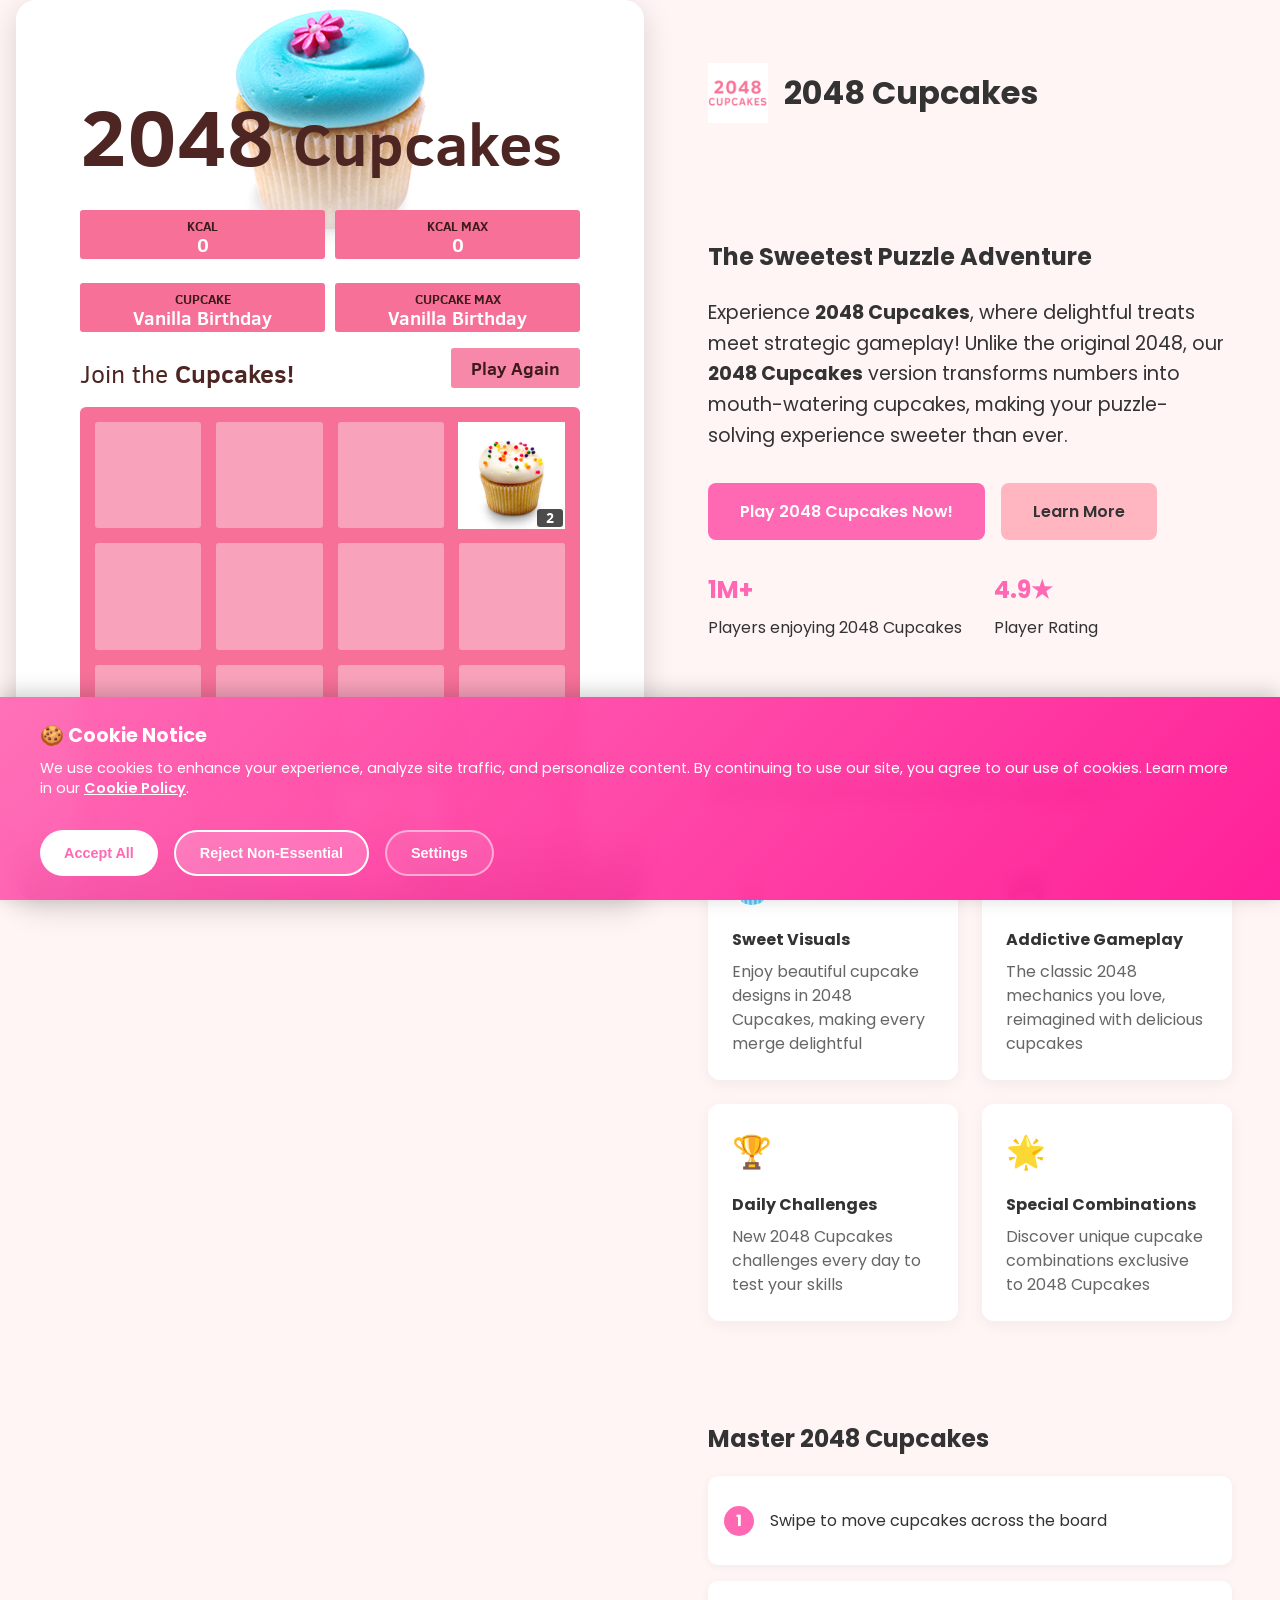
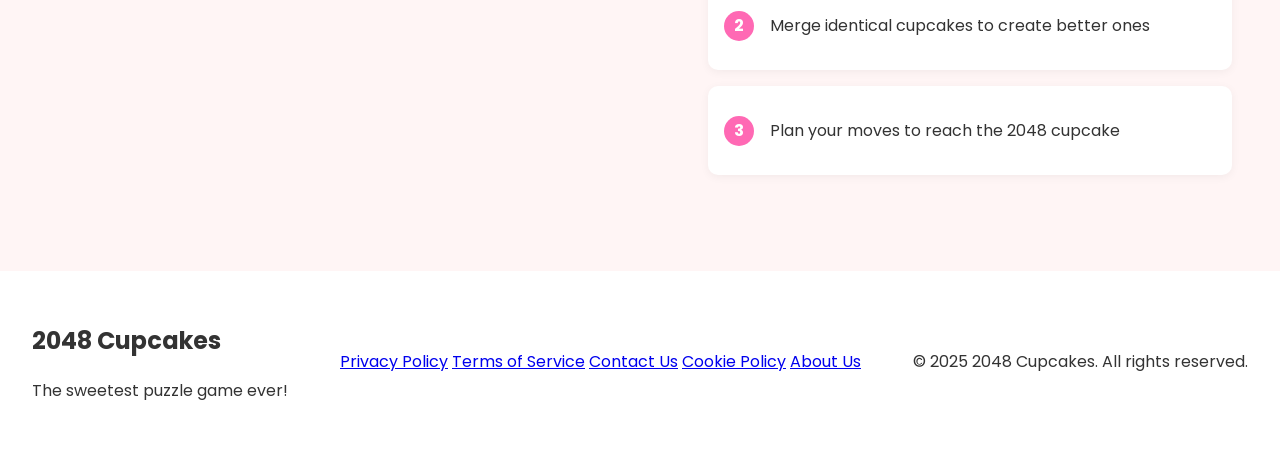
==== commit 724c7f49: "添加ad js" ====
--- a/index.html
+++ b/index.html
@@ -8,6 +8,10 @@
   <link rel="stylesheet" href="style/landing.css">
   <link href="https://fonts.googleapis.com/css2?family=Poppins:wght@400;500;600;700&display=swap" rel="stylesheet">
   <link rel="canonical" href="https://2048cupcakes.top/" />
+
+  <!-- Google AdSense -->
+  <script async src="https://pagead2.googlesyndication.com/pagead/js/adsbygoogle.js?client=ca-pub-8196741617654111"
+     crossorigin="anonymous"></script>
 
   <!-- Social Media Meta Tags -->
   <meta property="og:title" content="2048 Cupcakes - The Ultimate Sweet Puzzle Adventure Game" />
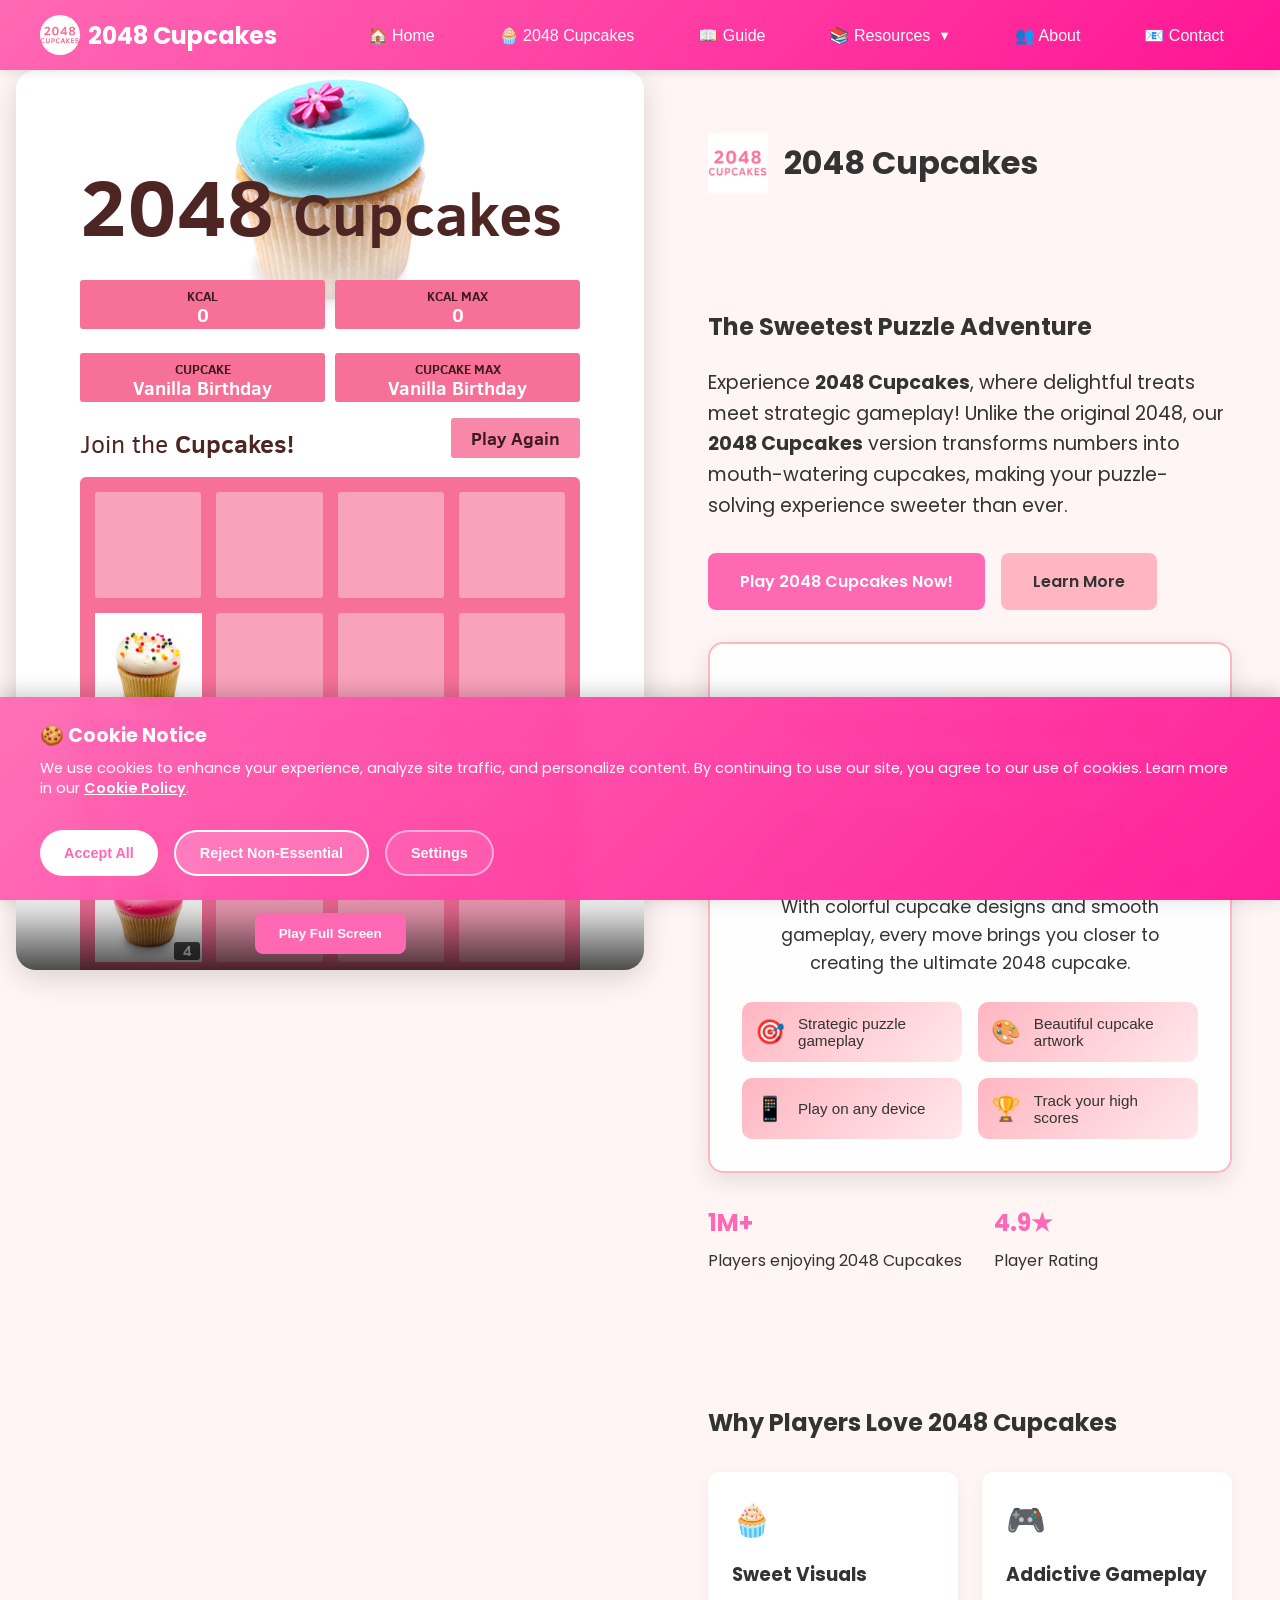
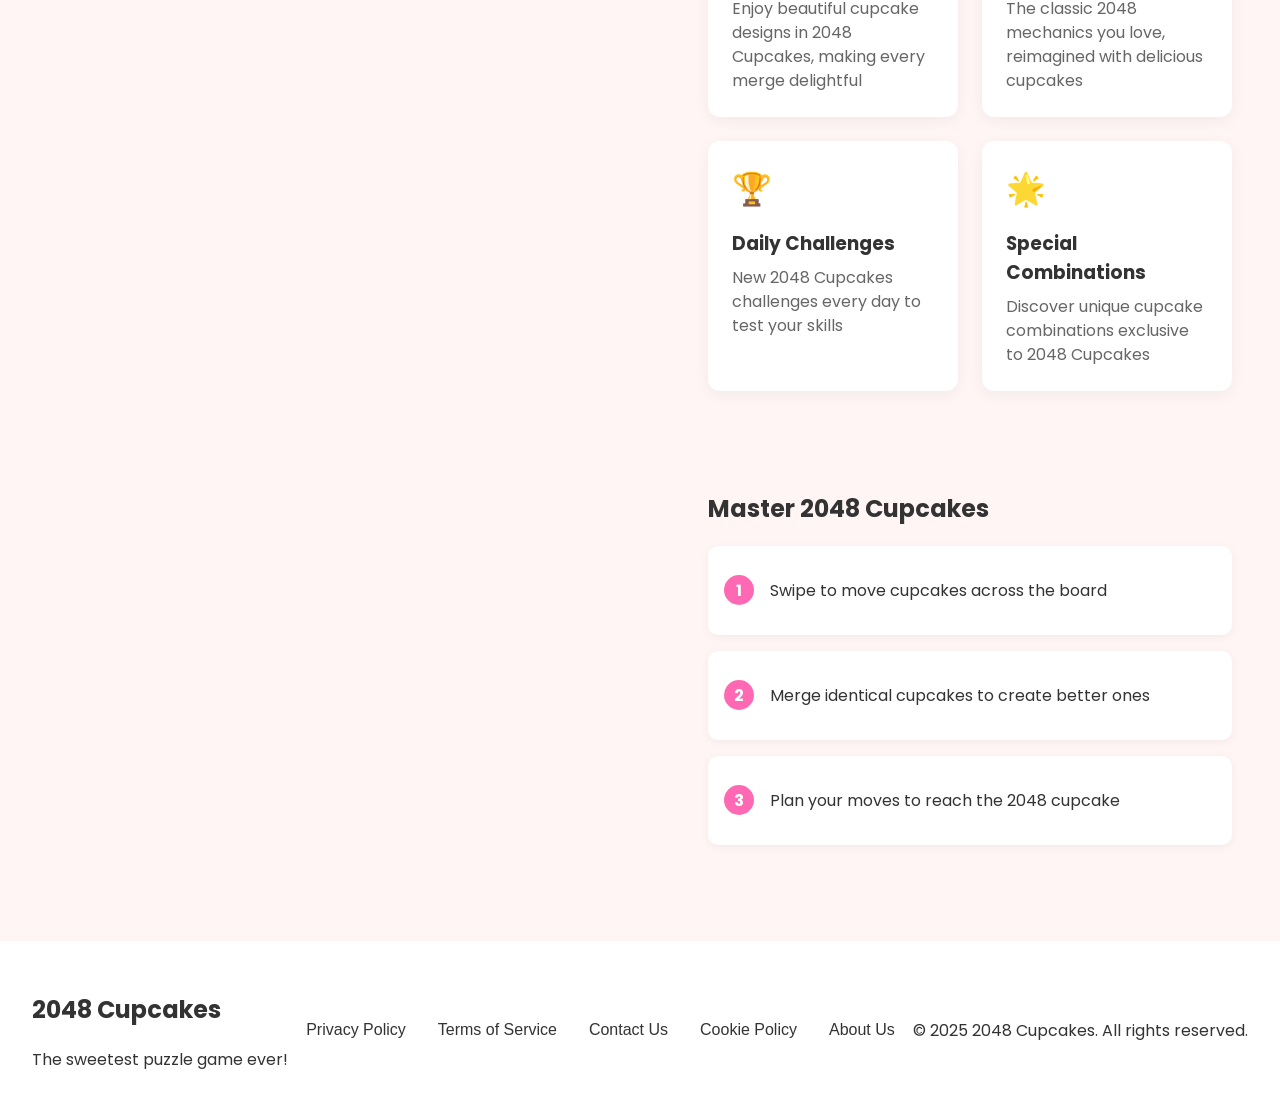
==== commit aa3caa5d: "修复首页锚点链接和标题层级问题，优化用户体验 - 添加 Learn More 锚点目标区域，修复无效链接问题 - 修复标题层级不连续问题，将 H4 改为 H3 保持正确的标题结构 - 新增响应式导航栏" ====
--- a/index.html
+++ b/index.html
@@ -31,6 +31,58 @@
 </head>
 
 <body>
+  <!-- Navigation Header -->
+  <header class="site-header">
+    <nav class="main-navigation">
+      <div class="nav-container">
+        <div class="nav-brand">
+          <img src="images/cupcake-logo.png" alt="2048 Cupcakes" class="nav-logo">
+          <span class="nav-title">2048 Cupcakes</span>
+        </div>
+
+        <div class="nav-menu">
+          <div class="nav-item">
+            <a href="index.html" class="nav-link">🏠 Home</a>
+          </div>
+
+          <div class="nav-item">
+            <a href="index.html" class="nav-link">🧁 2048 Cupcakes</a>
+          </div>
+
+          <div class="nav-item">
+            <a href="game-guide.html" class="nav-link">📖 Guide</a>
+          </div>
+
+          <div class="nav-item dropdown">
+            <a href="#" class="nav-link dropdown-toggle">📚 Resources <span class="dropdown-arrow">▼</span></a>
+            <div class="dropdown-menu">
+              <a href="game-guide.html" class="dropdown-item">📖 Game Guide</a>
+              <a href="2048-strategy.html" class="dropdown-item">🏆 Advanced Strategy</a>
+              <a href="2048-tips.html" class="dropdown-item">💡 Quick Tips</a>
+              <a href="cupcake-types.html" class="dropdown-item">🧁 Cupcake Collection</a>
+              <a href="faq.html" class="dropdown-item">❓ FAQ</a>
+            </div>
+          </div>
+
+          <div class="nav-item">
+            <a href="about-us.html" class="nav-link">👥 About</a>
+          </div>
+
+          <div class="nav-item">
+            <a href="contact-us.html" class="nav-link">📧 Contact</a>
+          </div>
+        </div>
+
+        <!-- Mobile Menu Toggle -->
+        <button class="mobile-menu-toggle" onclick="toggleMobileMenu()">
+          <span class="hamburger-line"></span>
+          <span class="hamburger-line"></span>
+          <span class="hamburger-line"></span>
+        </button>
+      </div>
+    </nav>
+  </header>
+
   <!-- Main hero section with split layout -->
   <main class="hero-split">
     <div class="content-left">
@@ -59,6 +111,30 @@
           <a href="#learn-more" class="play-button secondary">Learn More</a>
         </div>
 
+        <!-- Learn More Section -->
+        <div id="learn-more" class="learn-more-section">
+          <h3>Discover More About 2048 Cupcakes</h3>
+          <p>2048 Cupcakes is more than just a game - it's a delightful puzzle experience that challenges your strategic thinking while satisfying your sweet tooth! With colorful cupcake designs and smooth gameplay, every move brings you closer to creating the ultimate 2048 cupcake.</p>
+          <div class="learn-more-features">
+            <div class="feature-item">
+              <span class="feature-icon">🎯</span>
+              <span>Strategic puzzle gameplay</span>
+            </div>
+            <div class="feature-item">
+              <span class="feature-icon">🎨</span>
+              <span>Beautiful cupcake artwork</span>
+            </div>
+            <div class="feature-item">
+              <span class="feature-icon">📱</span>
+              <span>Play on any device</span>
+            </div>
+            <div class="feature-item">
+              <span class="feature-icon">🏆</span>
+              <span>Track your high scores</span>
+            </div>
+          </div>
+        </div>
+
         <div class="quick-stats">
           <div class="stat">
             <span class="number">1M+</span>
@@ -76,22 +152,22 @@
         <div class="features-grid">
           <div class="feature-card">
             <div class="icon">🧁</div>
-            <h4>Sweet Visuals</h4>
+            <h3>Sweet Visuals</h3>
             <p>Enjoy beautiful cupcake designs in 2048 Cupcakes, making every merge delightful</p>
           </div>
           <div class="feature-card">
             <div class="icon">🎮</div>
-            <h4>Addictive Gameplay</h4>
+            <h3>Addictive Gameplay</h3>
             <p>The classic 2048 mechanics you love, reimagined with delicious cupcakes</p>
           </div>
           <div class="feature-card">
             <div class="icon">🏆</div>
-            <h4>Daily Challenges</h4>
+            <h3>Daily Challenges</h3>
             <p>New 2048 Cupcakes challenges every day to test your skills</p>
           </div>
           <div class="feature-card">
             <div class="icon">🌟</div>
-            <h4>Special Combinations</h4>
+            <h3>Special Combinations</h3>
             <p>Discover unique cupcake combinations exclusive to 2048 Cupcakes</p>
           </div>
         </div>
@@ -123,11 +199,11 @@
         <h2>2048 Cupcakes</h2> <!-- 将h3改为h2 -->
         <p>The sweetest puzzle game ever!</p>
       </div>
-      <nav class="footer-links">
-        <a href="privacy-policy.html">Privacy Policy</a>
-        <a href="terms-of-service.html">Terms of Service</a>
-        <a href="contact-us.html">Contact Us</a>
-        <a href="cookie-policy.html">Cookie Policy</a>
+      <nav class="footer-links" style="display: flex; gap: 2rem;">
+        <a href="privacy-policy.html" style="margin-right: 1rem;">Privacy Policy</a>
+        <a href="terms-of-service.html" style="margin-right: 1rem;">Terms of Service</a>
+        <a href="contact-us.html" style="margin-right: 1rem;">Contact Us</a>
+        <a href="cookie-policy.html" style="margin-right: 1rem;">Cookie Policy</a>
         <a href="about-us.html">About Us</a>
       </nav>
         <p class="copyright">© 2025 2048 Cupcakes. All rights reserved.</p>
@@ -429,6 +505,57 @@
         gameWrapper.scrollIntoView({ behavior: 'smooth', block: 'start' });
       }
     }
+
+    // Mobile Menu Toggle
+    function toggleMobileMenu() {
+      const navMenu = document.querySelector('.nav-menu');
+      const mobileToggle = document.querySelector('.mobile-menu-toggle');
+
+      navMenu.classList.toggle('active');
+
+      // Animate hamburger menu
+      if (navMenu.classList.contains('active')) {
+        mobileToggle.querySelector('.hamburger-line:nth-child(1)').style.transform = 'rotate(45deg) translateY(8px)';
+        mobileToggle.querySelector('.hamburger-line:nth-child(2)').style.opacity = '0';
+        mobileToggle.querySelector('.hamburger-line:nth-child(3)').style.transform = 'rotate(-45deg) translateY(-8px)';
+      } else {
+        mobileToggle.querySelector('.hamburger-line:nth-child(1)').style.transform = 'none';
+        mobileToggle.querySelector('.hamburger-line:nth-child(2)').style.opacity = '1';
+        mobileToggle.querySelector('.hamburger-line:nth-child(3)').style.transform = 'none';
+      }
+    }
+
+    // Close mobile menu when clicking outside
+    document.addEventListener('click', function(event) {
+      const navMenu = document.querySelector('.nav-menu');
+      const mobileToggle = document.querySelector('.mobile-menu-toggle');
+
+      if (!event.target.closest('.nav-menu') && !event.target.closest('.mobile-menu-toggle')) {
+        navMenu.classList.remove('active');
+        mobileToggle.querySelector('.hamburger-line:nth-child(1)').style.transform = 'none';
+        mobileToggle.querySelector('.hamburger-line:nth-child(2)').style.opacity = '1';
+        mobileToggle.querySelector('.hamburger-line:nth-child(3)').style.transform = 'none';
+      }
+    });
+
+    // Handle dropdown clicks on mobile
+    document.querySelectorAll('.dropdown-toggle').forEach(function(toggle) {
+      if (window.innerWidth <= 768) {
+        toggle.addEventListener('click', function(e) {
+          e.preventDefault();
+          const dropdownMenu = this.nextElementSibling;
+          const isActive = dropdownMenu.style.display === 'block';
+
+          // Close all other dropdowns
+          document.querySelectorAll('.dropdown-menu').forEach(function(menu) {
+            menu.style.display = 'none';
+          });
+
+          // Toggle current dropdown
+          dropdownMenu.style.display = isActive ? 'none' : 'block';
+        });
+      }
+    });
   </script>
 </body>
 
--- a/style/landing.css
+++ b/style/landing.css
@@ -5,6 +5,215 @@
     --text-color: #333;
     --background-color: #FFF5F5;
     --card-background: #FFFFFF;
+}
+
+/* Navigation Header Styles */
+.site-header {
+    background: linear-gradient(135deg, var(--primary-color) 0%, var(--accent-color) 100%);
+    box-shadow: 0 2px 10px rgba(0,0,0,0.1);
+    position: sticky;
+    top: 0;
+    z-index: 1000;
+}
+
+.main-navigation {
+    width: 100%;
+}
+
+.nav-container {
+    max-width: 1200px;
+    margin: 0 auto;
+    padding: 0 1rem;
+    display: flex;
+    justify-content: space-between;
+    align-items: center;
+    height: 70px;
+}
+
+.nav-brand {
+    display: flex;
+    align-items: center;
+    gap: 0.5rem;
+    text-decoration: none;
+    color: white;
+}
+
+.nav-logo {
+    width: 40px;
+    height: 40px;
+    border-radius: 50%;
+}
+
+.nav-title {
+    font-size: 1.5rem;
+    font-weight: 700;
+    color: white;
+}
+
+.nav-menu {
+    display: flex;
+    align-items: center;
+    gap: 2rem;
+}
+
+.nav-item {
+    position: relative;
+}
+
+.nav-link {
+    color: white;
+    text-decoration: none;
+    font-weight: 500;
+    padding: 0.5rem 1rem;
+    border-radius: 8px;
+    transition: all 0.3s ease;
+    display: flex;
+    align-items: center;
+    gap: 0.5rem;
+}
+
+.nav-link:hover {
+    background: rgba(255,255,255,0.1);
+    transform: translateY(-2px);
+}
+
+.dropdown {
+    position: relative;
+}
+
+.dropdown-toggle {
+    cursor: pointer;
+}
+
+.dropdown-arrow {
+    font-size: 0.8rem;
+    transition: transform 0.3s ease;
+}
+
+.dropdown:hover .dropdown-arrow {
+    transform: rotate(180deg);
+}
+
+.dropdown-menu {
+    position: absolute;
+    top: 100%;
+    left: 0;
+    background: white;
+    min-width: 220px;
+    border-radius: 12px;
+    box-shadow: 0 8px 25px rgba(0,0,0,0.15);
+    opacity: 0;
+    visibility: hidden;
+    transform: translateY(-10px);
+    transition: all 0.3s ease;
+    margin-top: 0.5rem;
+}
+
+.dropdown:hover .dropdown-menu {
+    opacity: 1;
+    visibility: visible;
+    transform: translateY(0);
+}
+
+.dropdown-item {
+    display: block;
+    padding: 0.8rem 1.2rem;
+    color: var(--text-color);
+    text-decoration: none;
+    transition: all 0.3s ease;
+    border-bottom: 1px solid #f0f0f0;
+}
+
+.dropdown-item:first-child {
+    border-radius: 12px 12px 0 0;
+}
+
+.dropdown-item:last-child {
+    border-radius: 0 0 12px 12px;
+    border-bottom: none;
+}
+
+.dropdown-item:hover {
+    background: var(--background-color);
+    color: var(--primary-color);
+    padding-left: 1.5rem;
+}
+
+.dropdown-divider {
+    height: 1px;
+    background: #e0e0e0;
+    margin: 0.5rem 0;
+}
+
+.mobile-menu-toggle {
+    display: none;
+    flex-direction: column;
+    background: none;
+    border: none;
+    cursor: pointer;
+    padding: 0.5rem;
+}
+
+.hamburger-line {
+    width: 25px;
+    height: 3px;
+    background: white;
+    margin: 2px 0;
+    border-radius: 2px;
+    transition: all 0.3s ease;
+}
+
+/* Mobile Responsive */
+@media (max-width: 768px) {
+    .nav-container {
+        padding: 0 1rem;
+    }
+
+    .nav-menu {
+        position: fixed;
+        top: 70px;
+        left: -100%;
+        width: 100%;
+        background: linear-gradient(135deg, var(--primary-color) 0%, var(--accent-color) 100%);
+        flex-direction: column;
+        padding: 2rem;
+        gap: 1rem;
+        transition: left 0.3s ease;
+        box-shadow: 0 4px 15px rgba(0,0,0,0.1);
+    }
+
+    .nav-menu.active {
+        left: 0;
+    }
+
+    .mobile-menu-toggle {
+        display: flex;
+    }
+
+    .dropdown-menu {
+        position: static;
+        opacity: 1;
+        visibility: visible;
+        transform: none;
+        box-shadow: none;
+        background: rgba(255,255,255,0.1);
+        margin-top: 0.5rem;
+        border-radius: 8px;
+    }
+
+    .dropdown-item {
+        color: white;
+        border-bottom: 1px solid rgba(255,255,255,0.1);
+    }
+
+    .dropdown-item:hover {
+        background: rgba(255,255,255,0.1);
+        color: white;
+    }
+
+    .dropdown-divider {
+        background: rgba(255,255,255,0.2);
+    }
 }
 
 /* Cookie Consent Banner Styles */
@@ -385,6 +594,77 @@
     margin: 2rem 0;
 }
 
+/* Learn More Section */
+.learn-more-section {
+    margin-top: 2rem;
+    padding: 2rem;
+    background: rgba(255, 255, 255, 0.9);
+    border-radius: 15px;
+    box-shadow: 0 8px 25px rgba(0, 0, 0, 0.1);
+    border: 2px solid var(--secondary-color);
+    animation: fadeInUp 0.8s ease-out;
+}
+
+.learn-more-section h3 {
+    color: var(--primary-color);
+    font-size: 1.8rem;
+    margin-bottom: 1rem;
+    text-align: center;
+    font-weight: 600;
+}
+
+.learn-more-section p {
+    color: var(--text-color);
+    font-size: 1.1rem;
+    line-height: 1.6;
+    margin-bottom: 1.5rem;
+    text-align: center;
+}
+
+.learn-more-features {
+    display: grid;
+    grid-template-columns: repeat(auto-fit, minmax(200px, 1fr));
+    gap: 1rem;
+    margin-top: 1.5rem;
+}
+
+.feature-item {
+    display: flex;
+    align-items: center;
+    gap: 0.8rem;
+    padding: 0.8rem;
+    background: linear-gradient(135deg, var(--secondary-color) 0%, rgba(255, 182, 193, 0.3) 100%);
+    border-radius: 10px;
+    transition: transform 0.3s ease, box-shadow 0.3s ease;
+}
+
+.feature-item:hover {
+    transform: translateY(-2px);
+    box-shadow: 0 5px 15px rgba(255, 105, 180, 0.3);
+}
+
+.feature-icon {
+    font-size: 1.5rem;
+    min-width: 30px;
+}
+
+.feature-item span:last-child {
+    font-size: 0.95rem;
+    font-weight: 500;
+    color: var(--text-color);
+}
+
+@keyframes fadeInUp {
+    from {
+        opacity: 0;
+        transform: translateY(30px);
+    }
+    to {
+        opacity: 1;
+        transform: translateY(0);
+    }
+}
+
 .play-button {
     padding: 1rem 2rem;
     border-radius: 8px;
@@ -445,7 +725,7 @@
     margin-bottom: 1rem;
 }
 
-.feature-card h4 {
+.feature-card h3 {
     margin: 0.5rem 0;
     color: var(--text-color);
 }
@@ -525,6 +805,25 @@
     display: flex;
     justify-content: space-between;
     align-items: center;
+}
+
+footer nav.footer-links {
+    display: flex !important;
+    gap: 2rem !important;
+    justify-content: center;
+}
+
+footer nav.footer-links a {
+    color: var(--text-color) !important;
+    text-decoration: none !important;
+    font-weight: 500 !important;
+    transition: color 0.3s ease !important;
+    margin: 0 !important;
+    padding: 0.5rem 0 !important;
+}
+
+footer nav.footer-links a:hover {
+    color: var(--primary-color) !important;
 }
 
 @media (max-width: 1200px) {
@@ -599,6 +898,39 @@
         text-align: center;
     }
 
+    /* Learn More Section Mobile Styles */
+    .learn-more-section {
+        margin-top: 1.5rem;
+        padding: 1.5rem;
+    }
+
+    .learn-more-section h3 {
+        font-size: 1.5rem;
+    }
+
+    .learn-more-section p {
+        font-size: 1rem;
+    }
+
+    .learn-more-features {
+        grid-template-columns: 1fr;
+        gap: 0.8rem;
+    }
+
+    .feature-item {
+        padding: 0.6rem;
+    }
+
+    .feature-icon {
+        font-size: 1.2rem;
+    }
+
+    footer nav.footer-links {
+        flex-wrap: wrap !important;
+        justify-content: center !important;
+        gap: 1.5rem !important;
+    }
+
     .game-wrapper {
         height: auto;
         min-height: 450px;
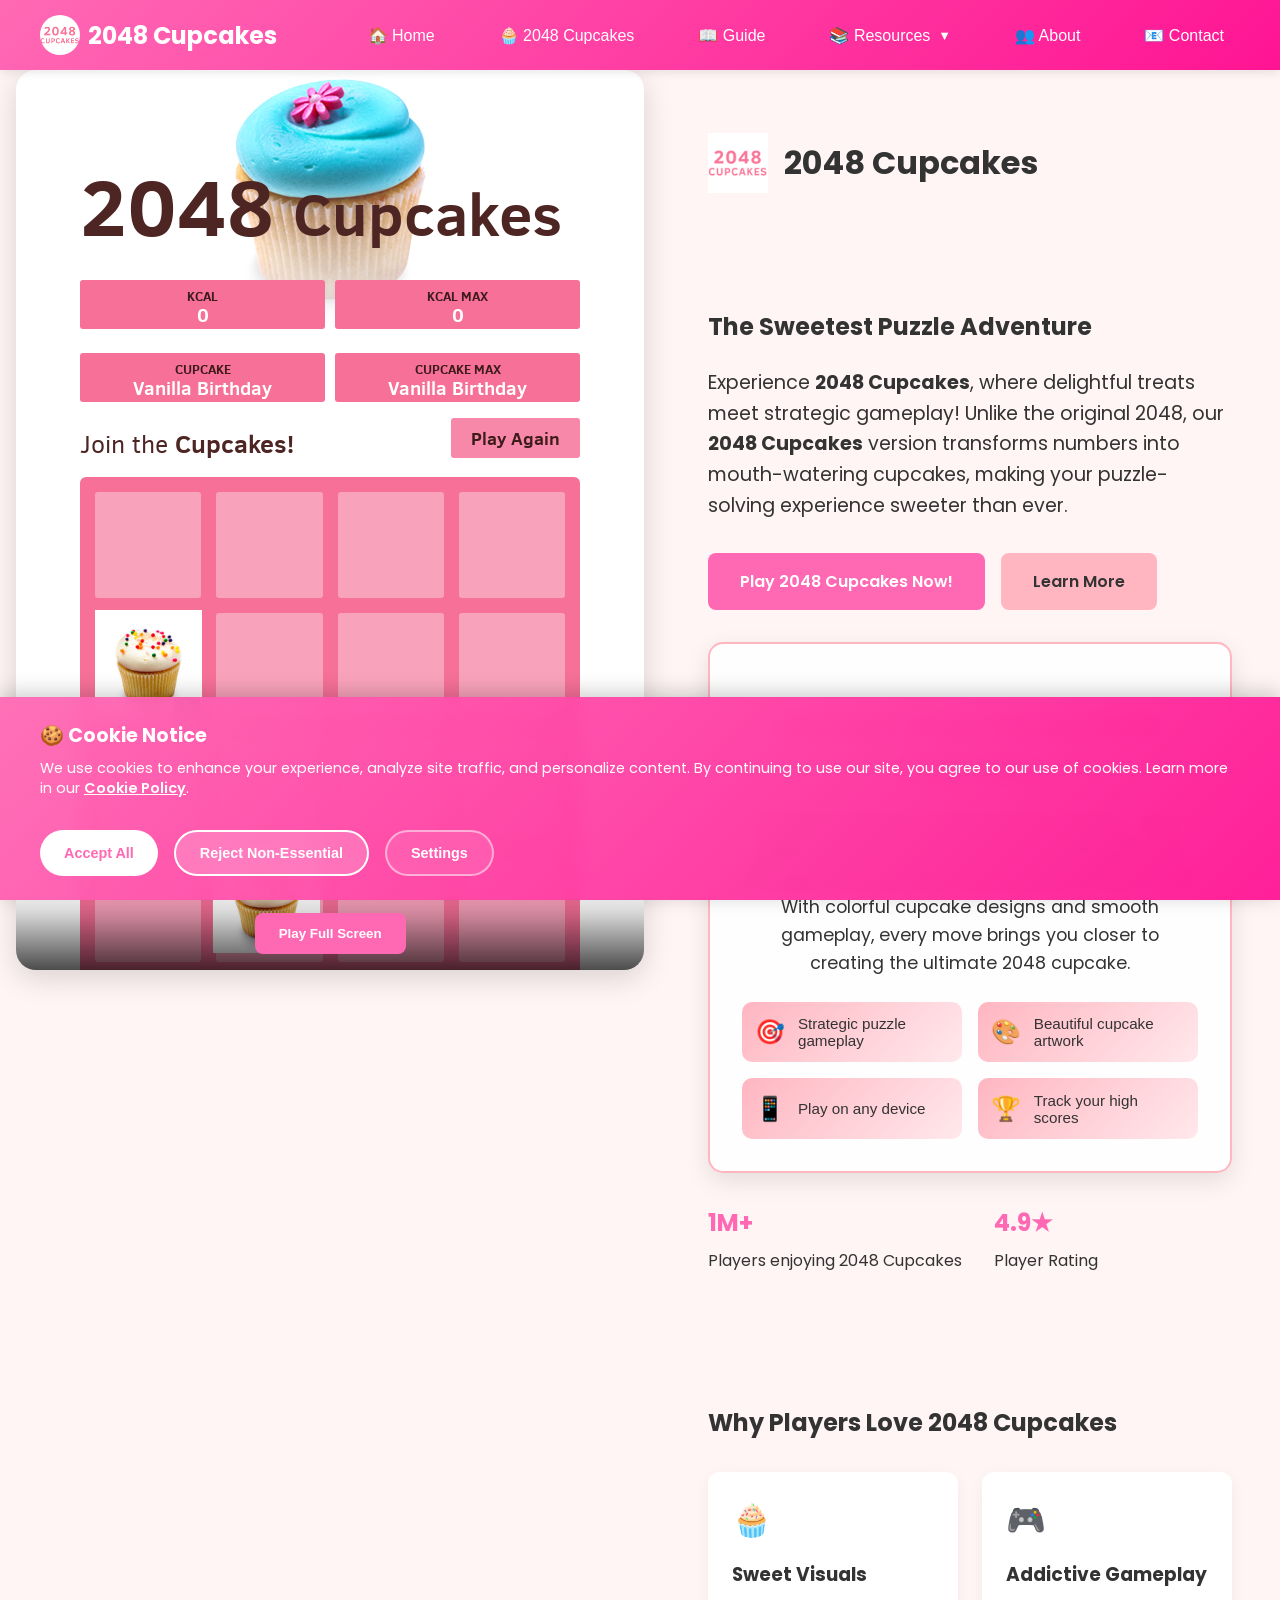
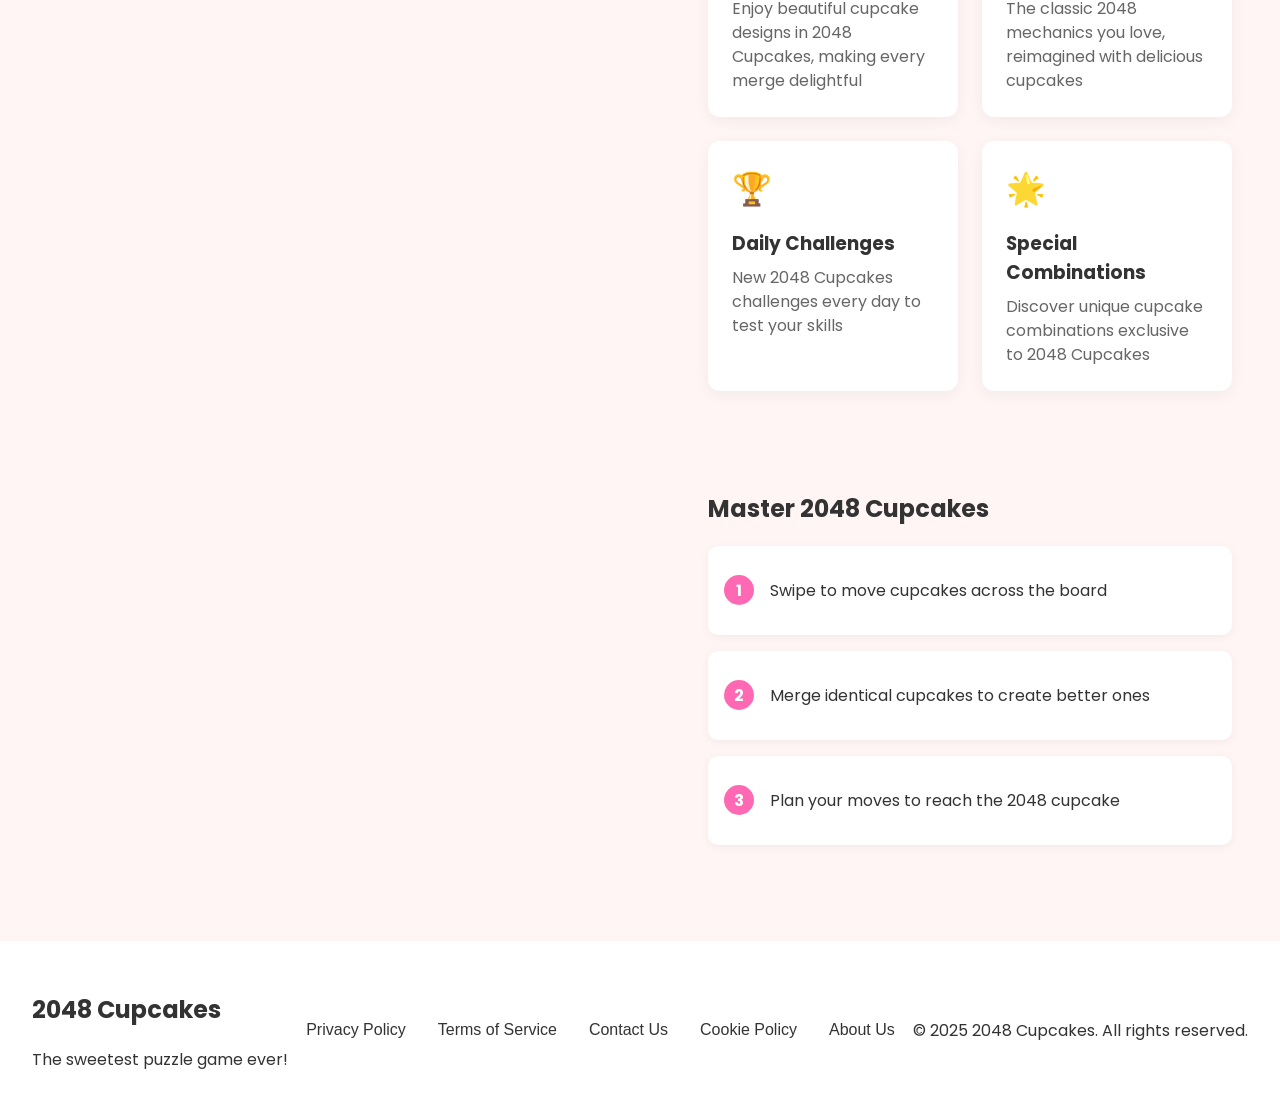
==== commit 9e48e674: "添加CSS/JS版本控制，防止浏览器缓存问题 - 为所有HTML文件的CSS添加版本号 v=1.0.1 - 为游戏JS文件添加版本号 v=1.0.1 - 在内联脚本中添加版本注释标识 - 新增版本管理" ====
--- a/index.html
+++ b/index.html
@@ -5,7 +5,7 @@
   <meta charset="UTF-8">
   <meta name="viewport" content="width=device-width, initial-scale=1.0">
   <title>2048 Cupcakes - The Ultimate Sweet Puzzle Adventure Game</title>
-  <link rel="stylesheet" href="style/landing.css">
+  <link rel="stylesheet" href="style/landing.css?v=1.0.1">
   <link href="https://fonts.googleapis.com/css2?family=Poppins:wght@400;500;600;700&display=swap" rel="stylesheet">
   <link rel="canonical" href="https://2048cupcakes.top/" />
 
@@ -274,6 +274,7 @@
   </div>
 
   <script>
+    // Version 1.0.1 - Updated 2025-01-02
     // Cookie Consent Management
     function getCookie(name) {
       const value = `; ${document.cookie}`;
